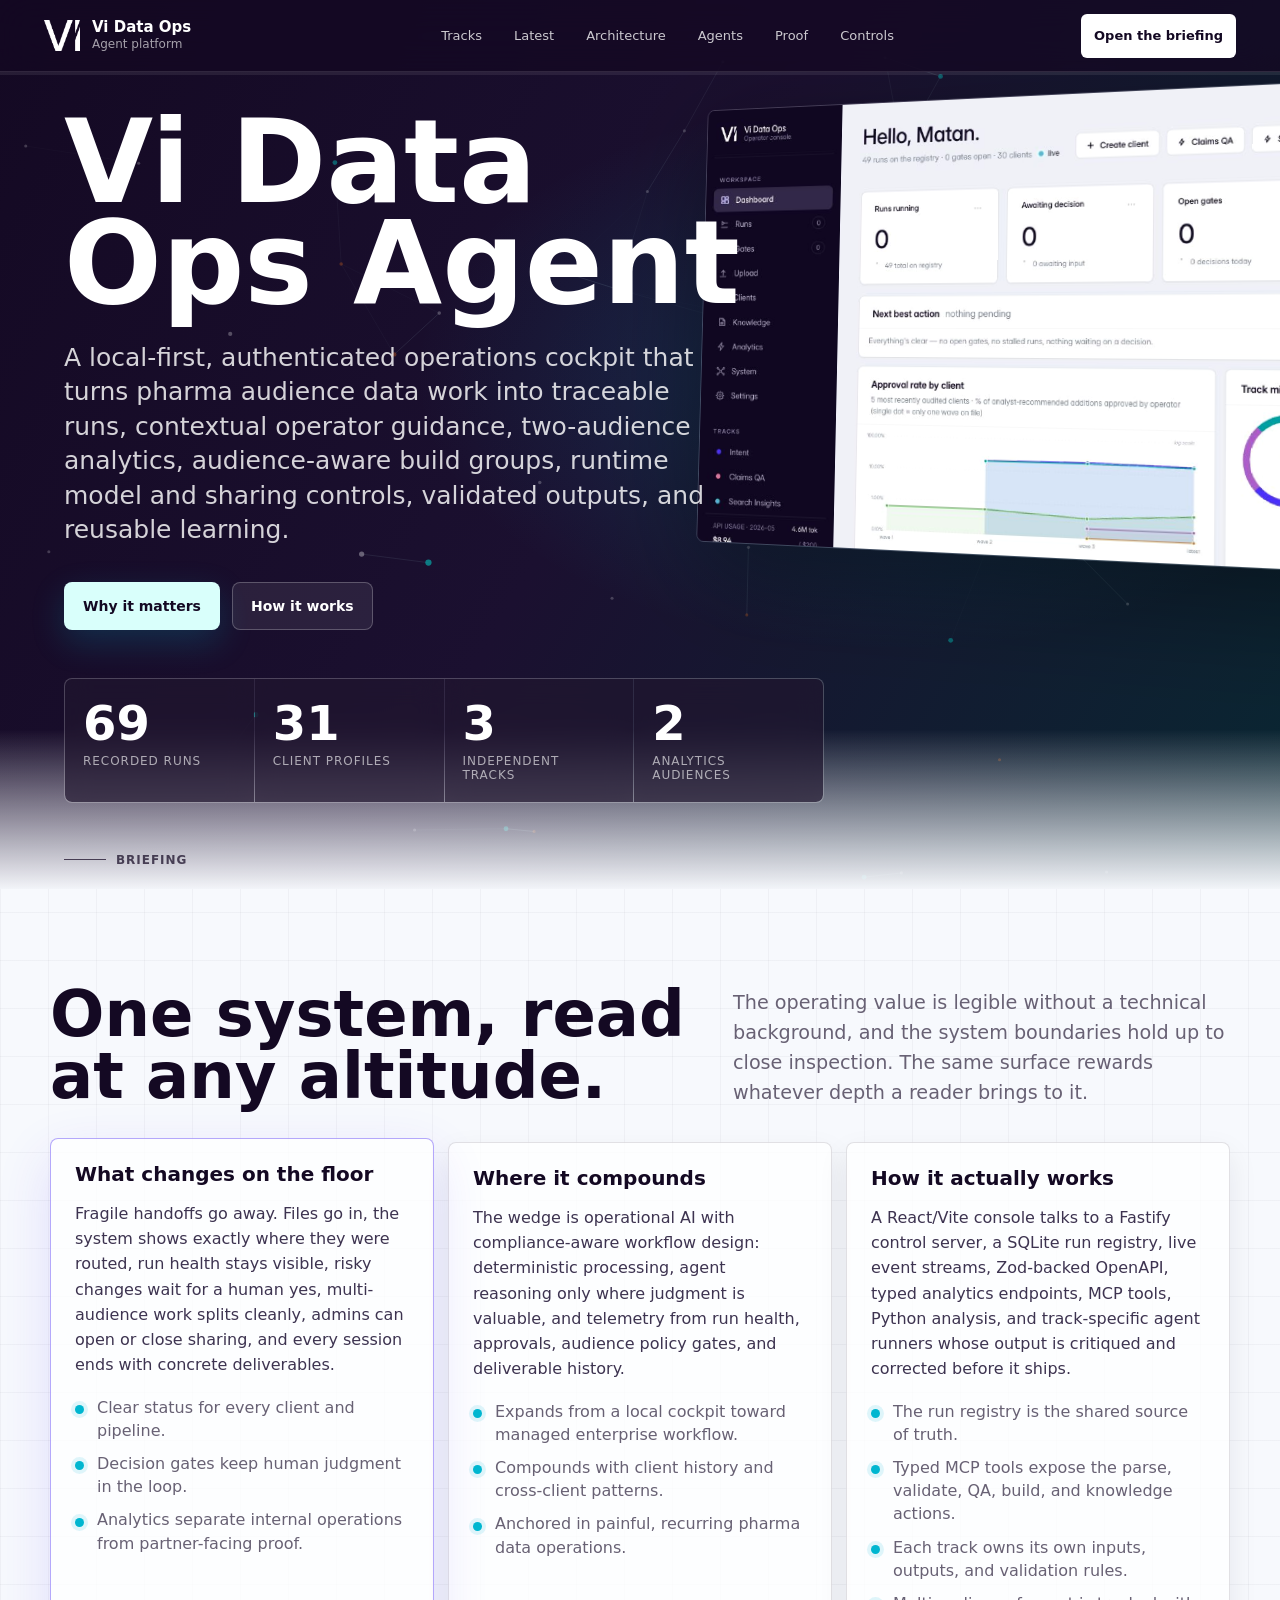
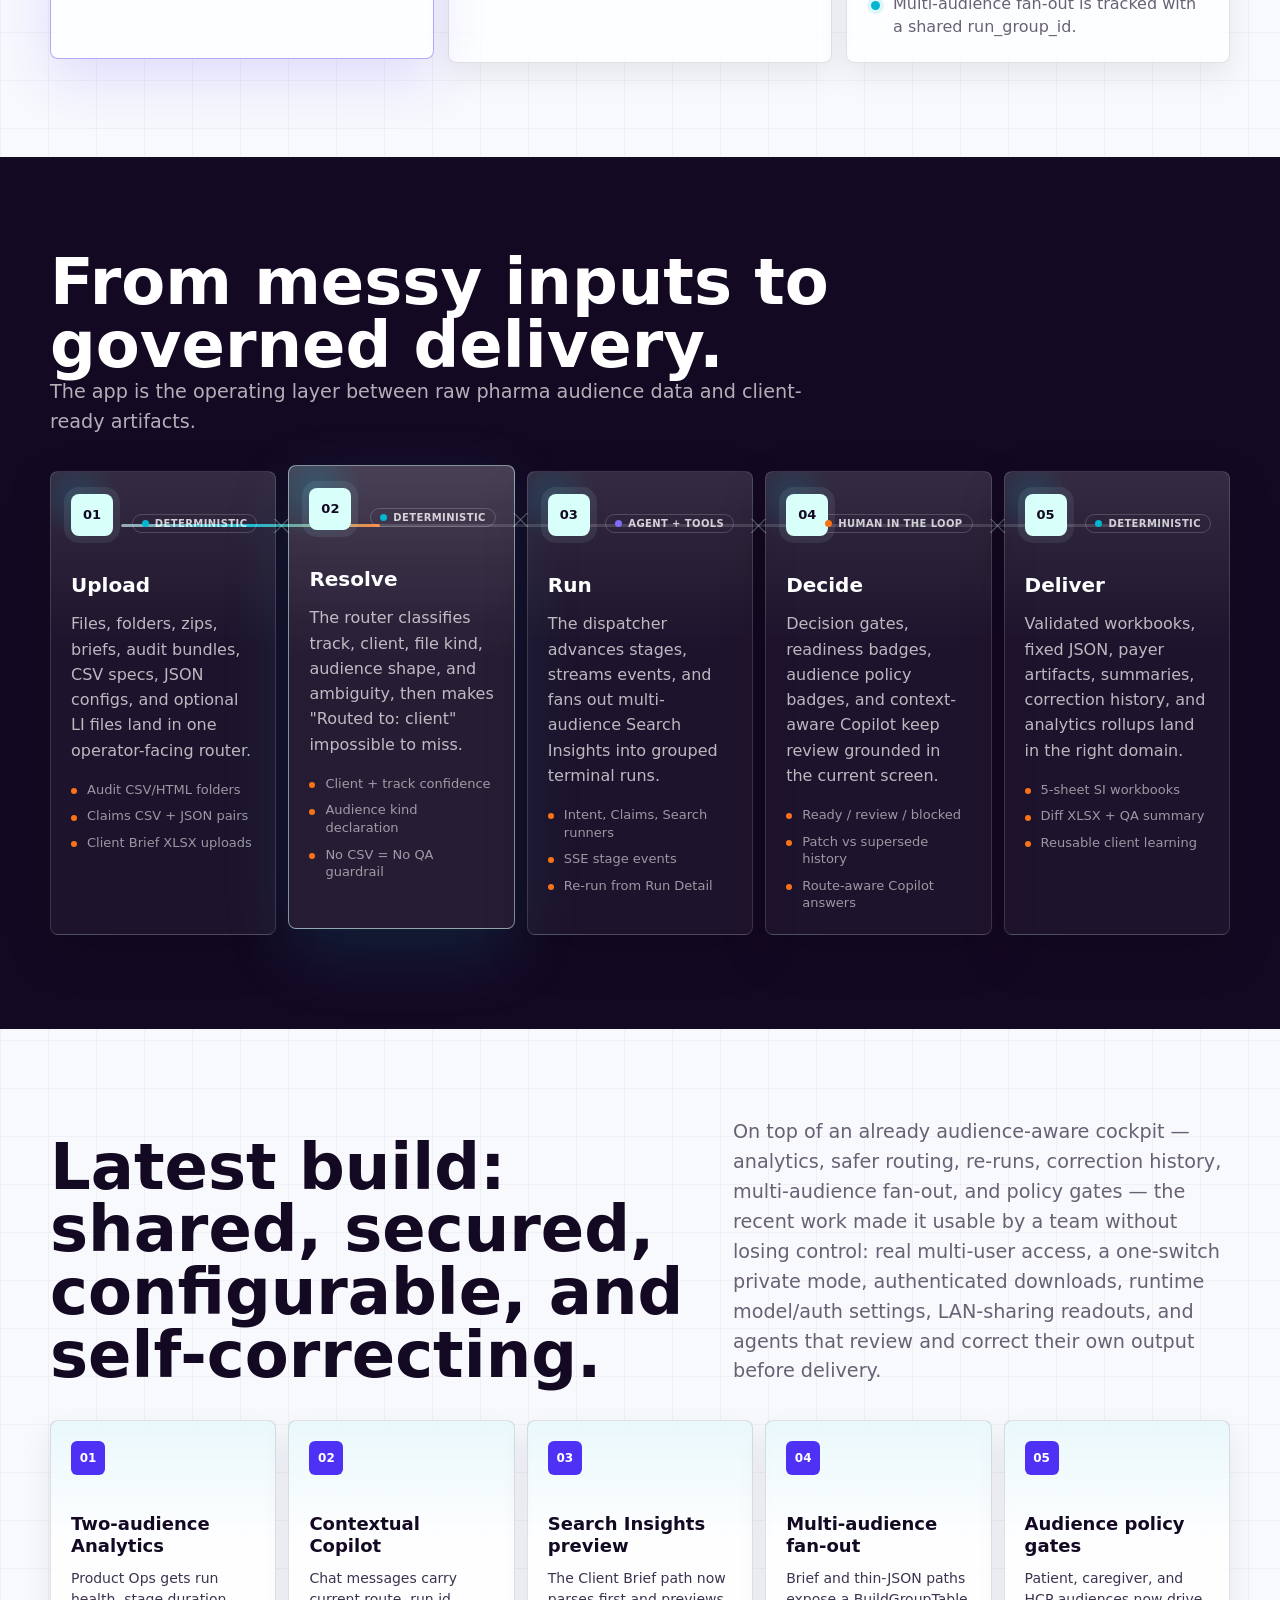
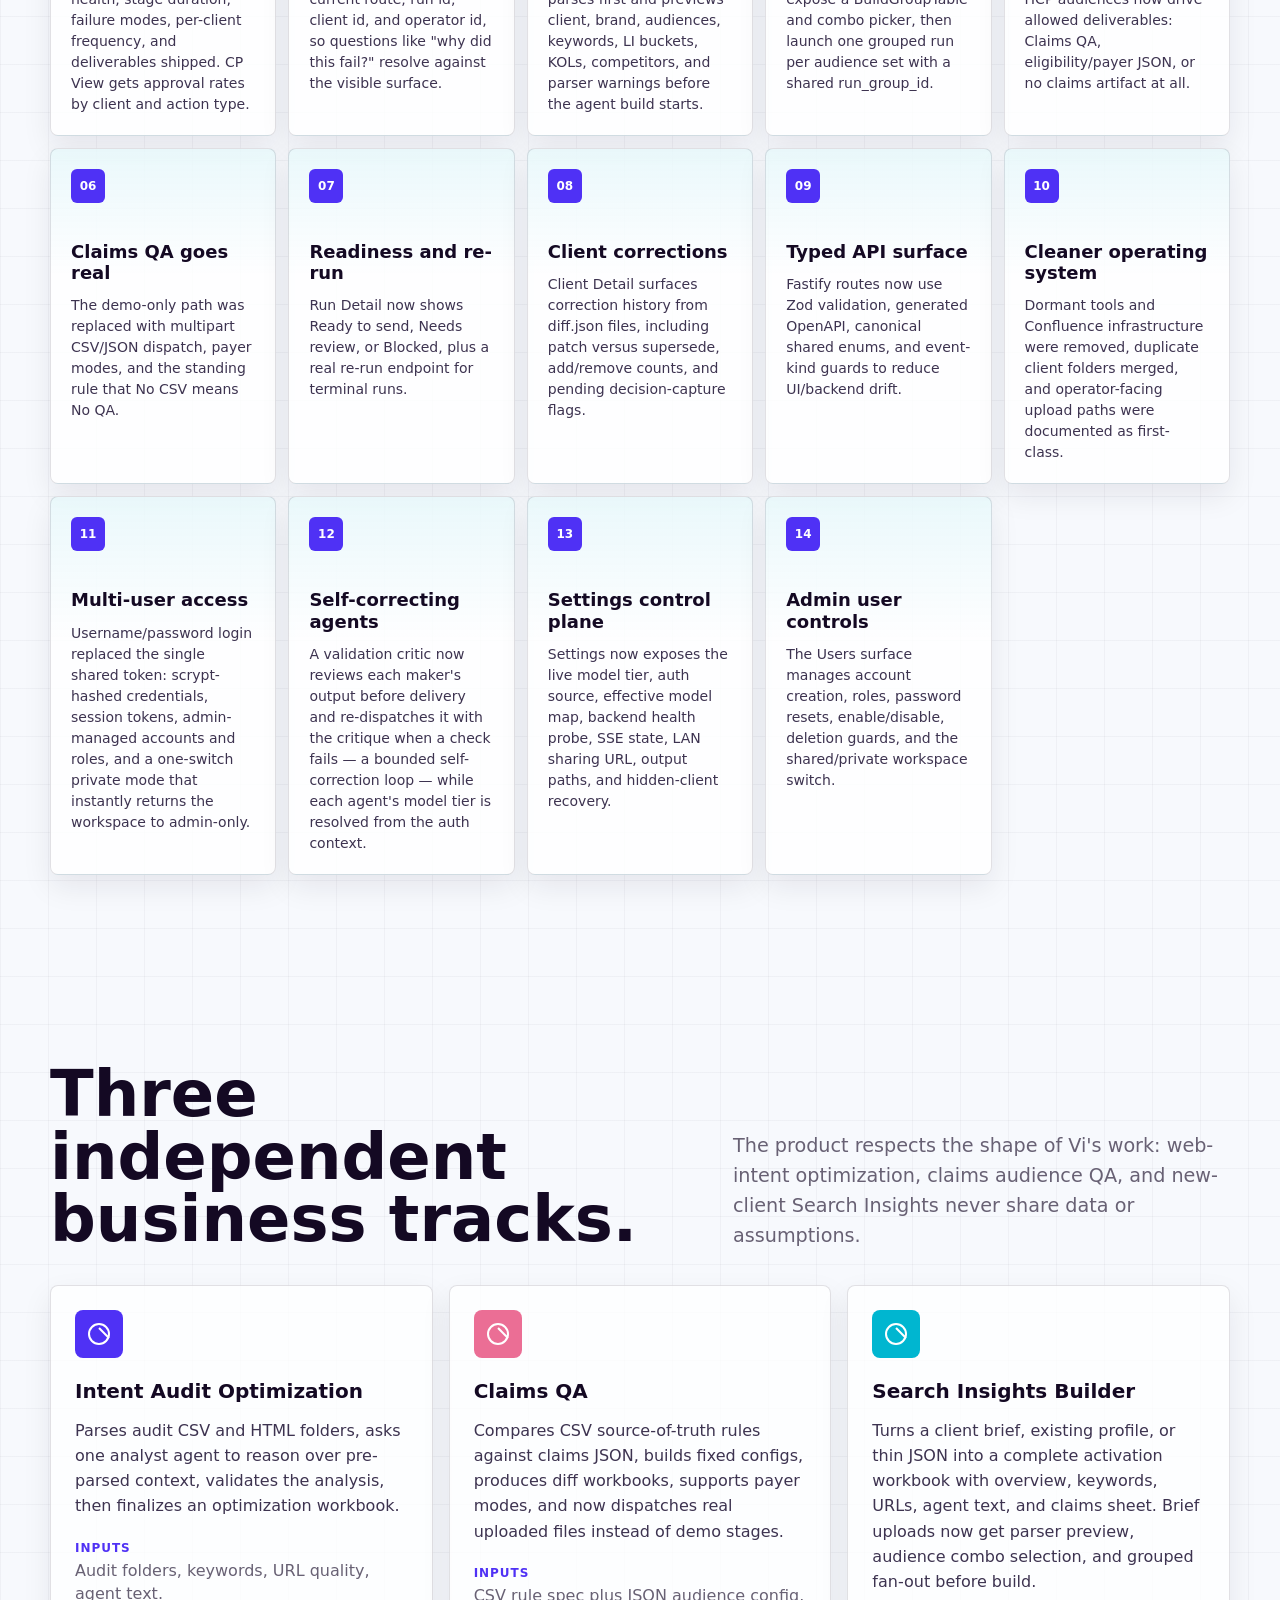
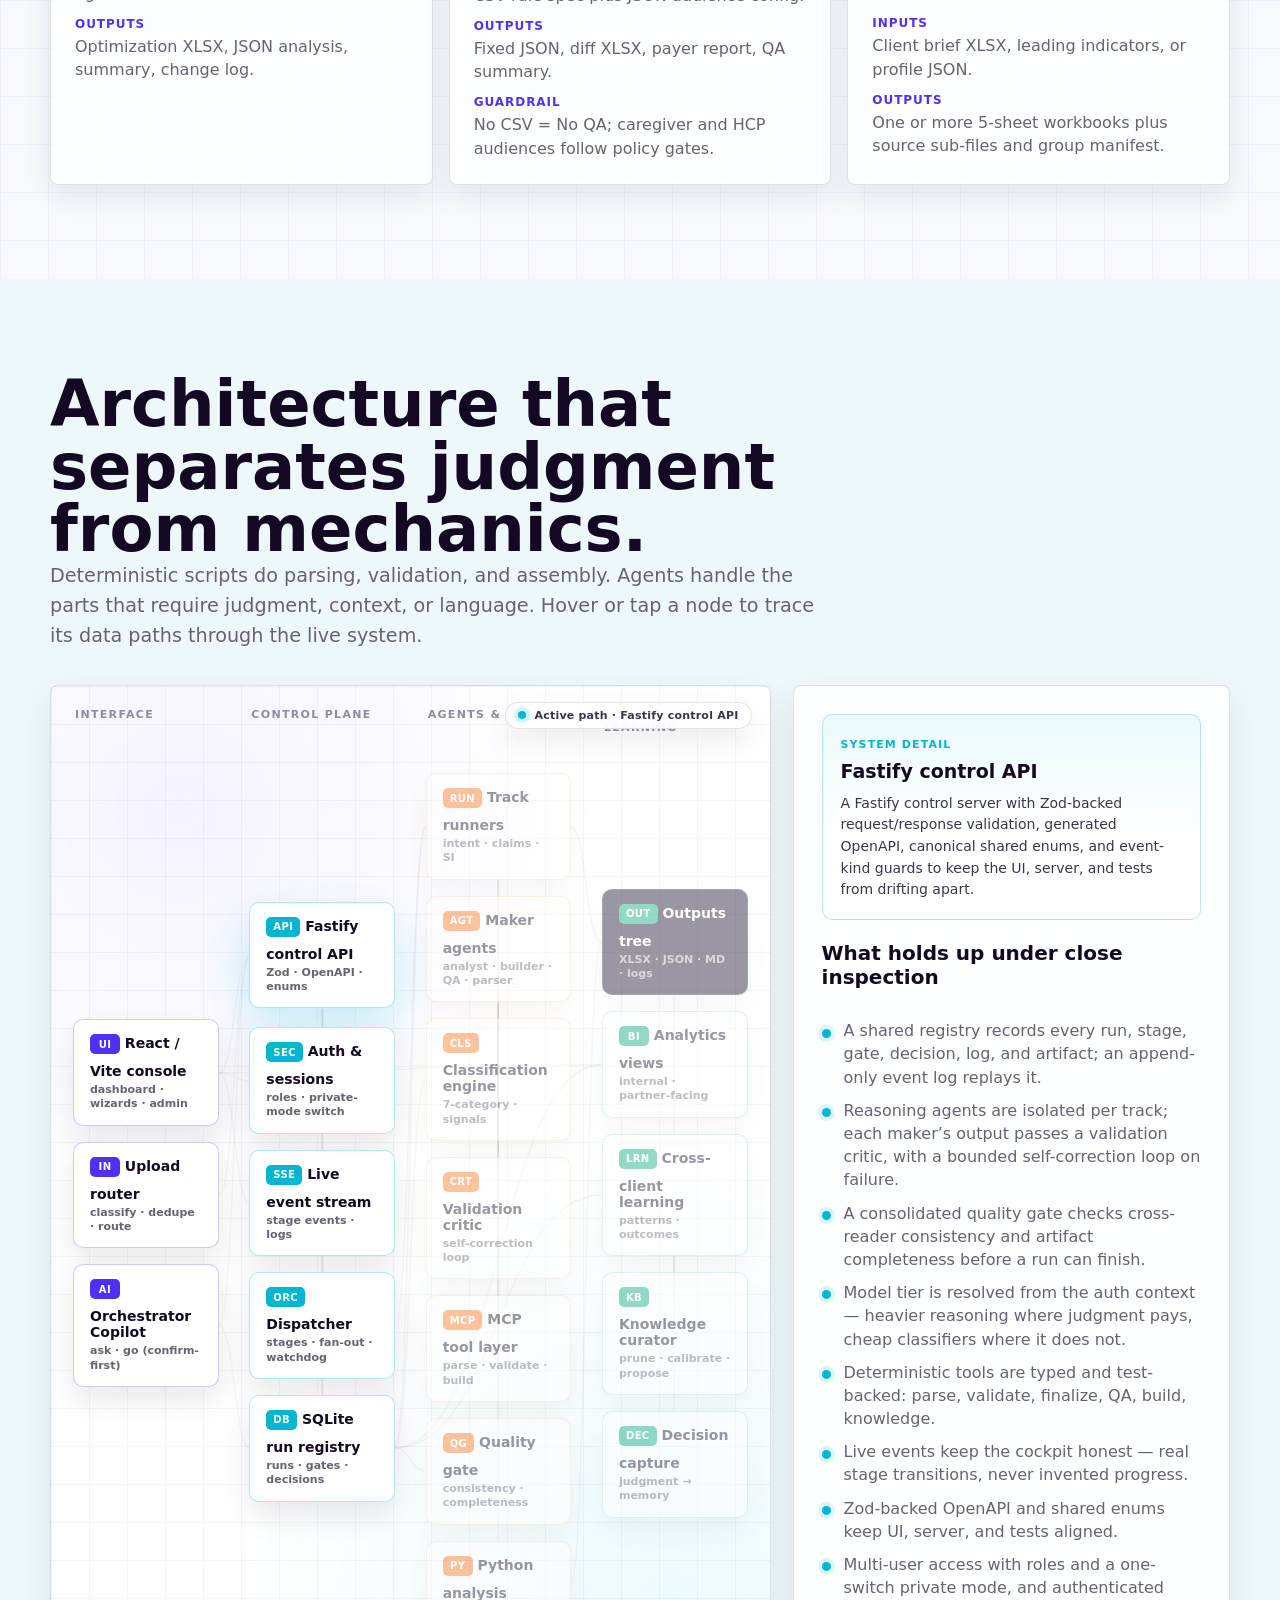
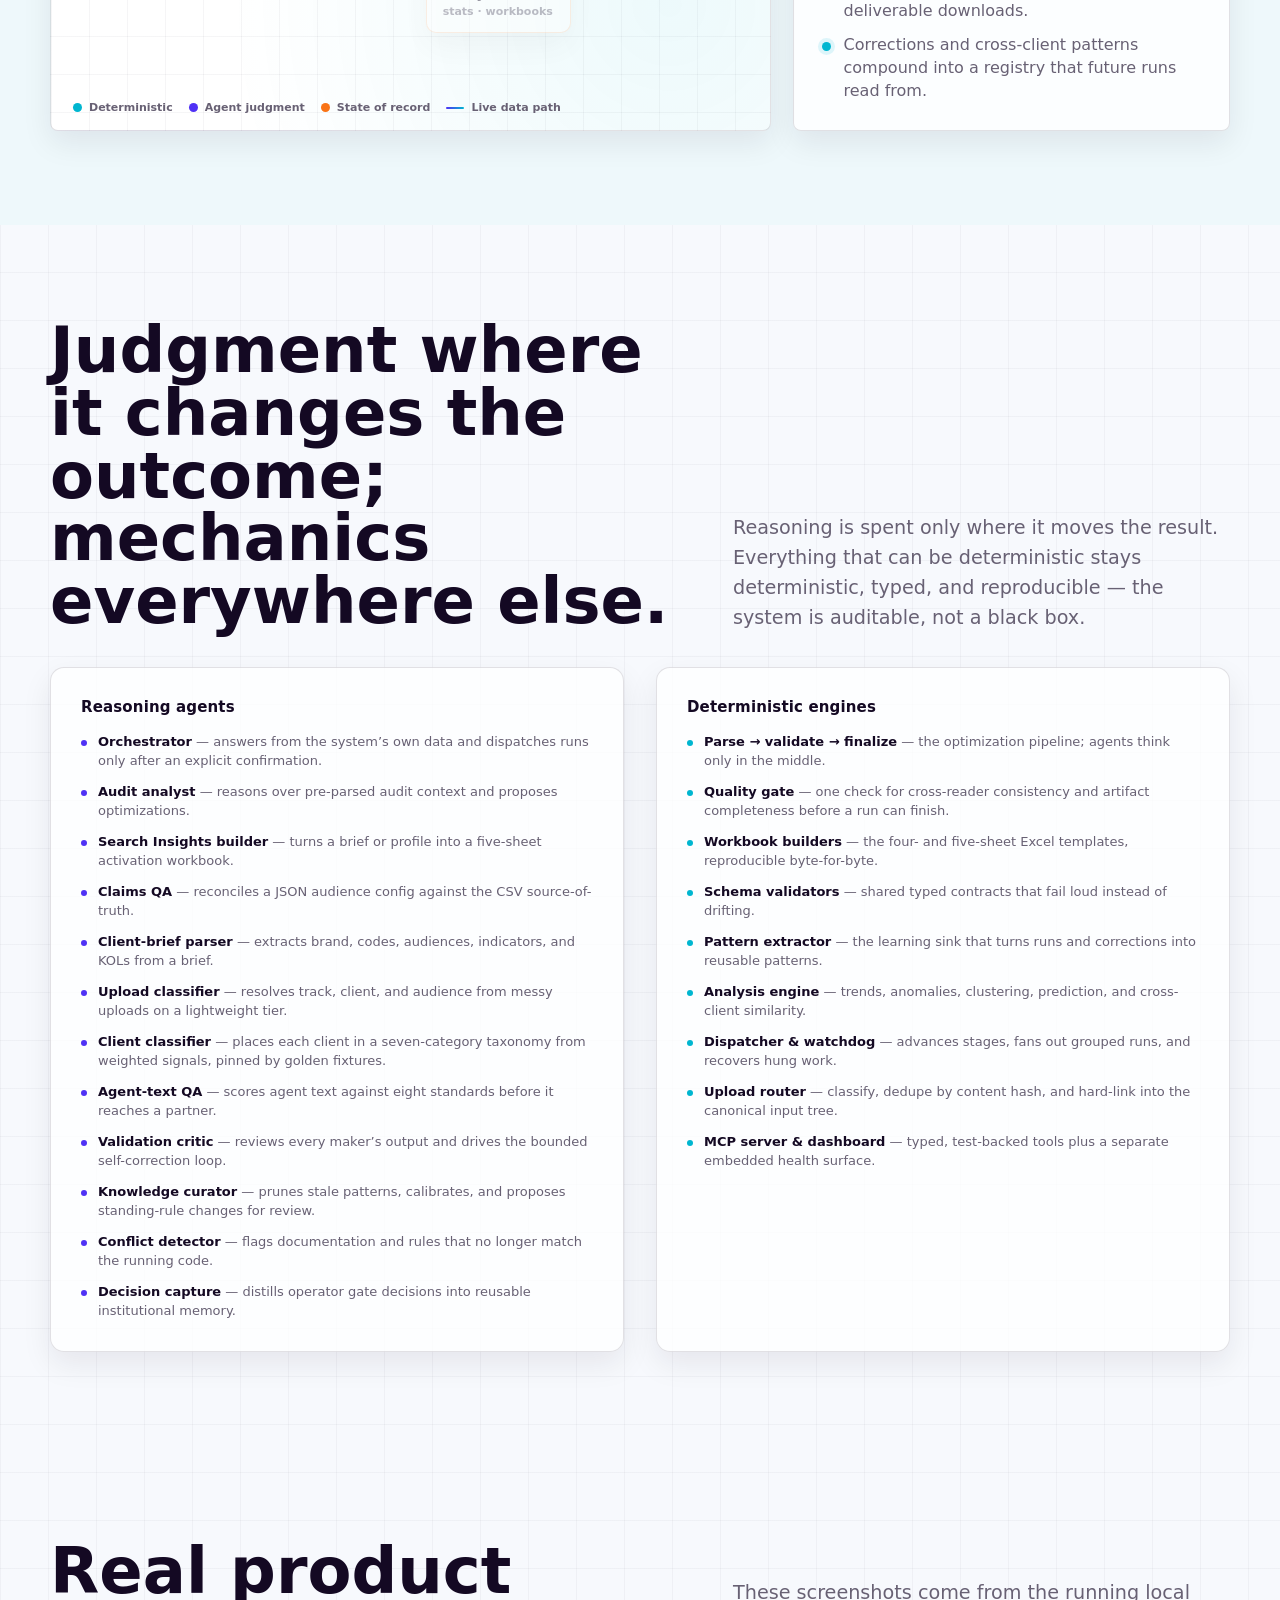
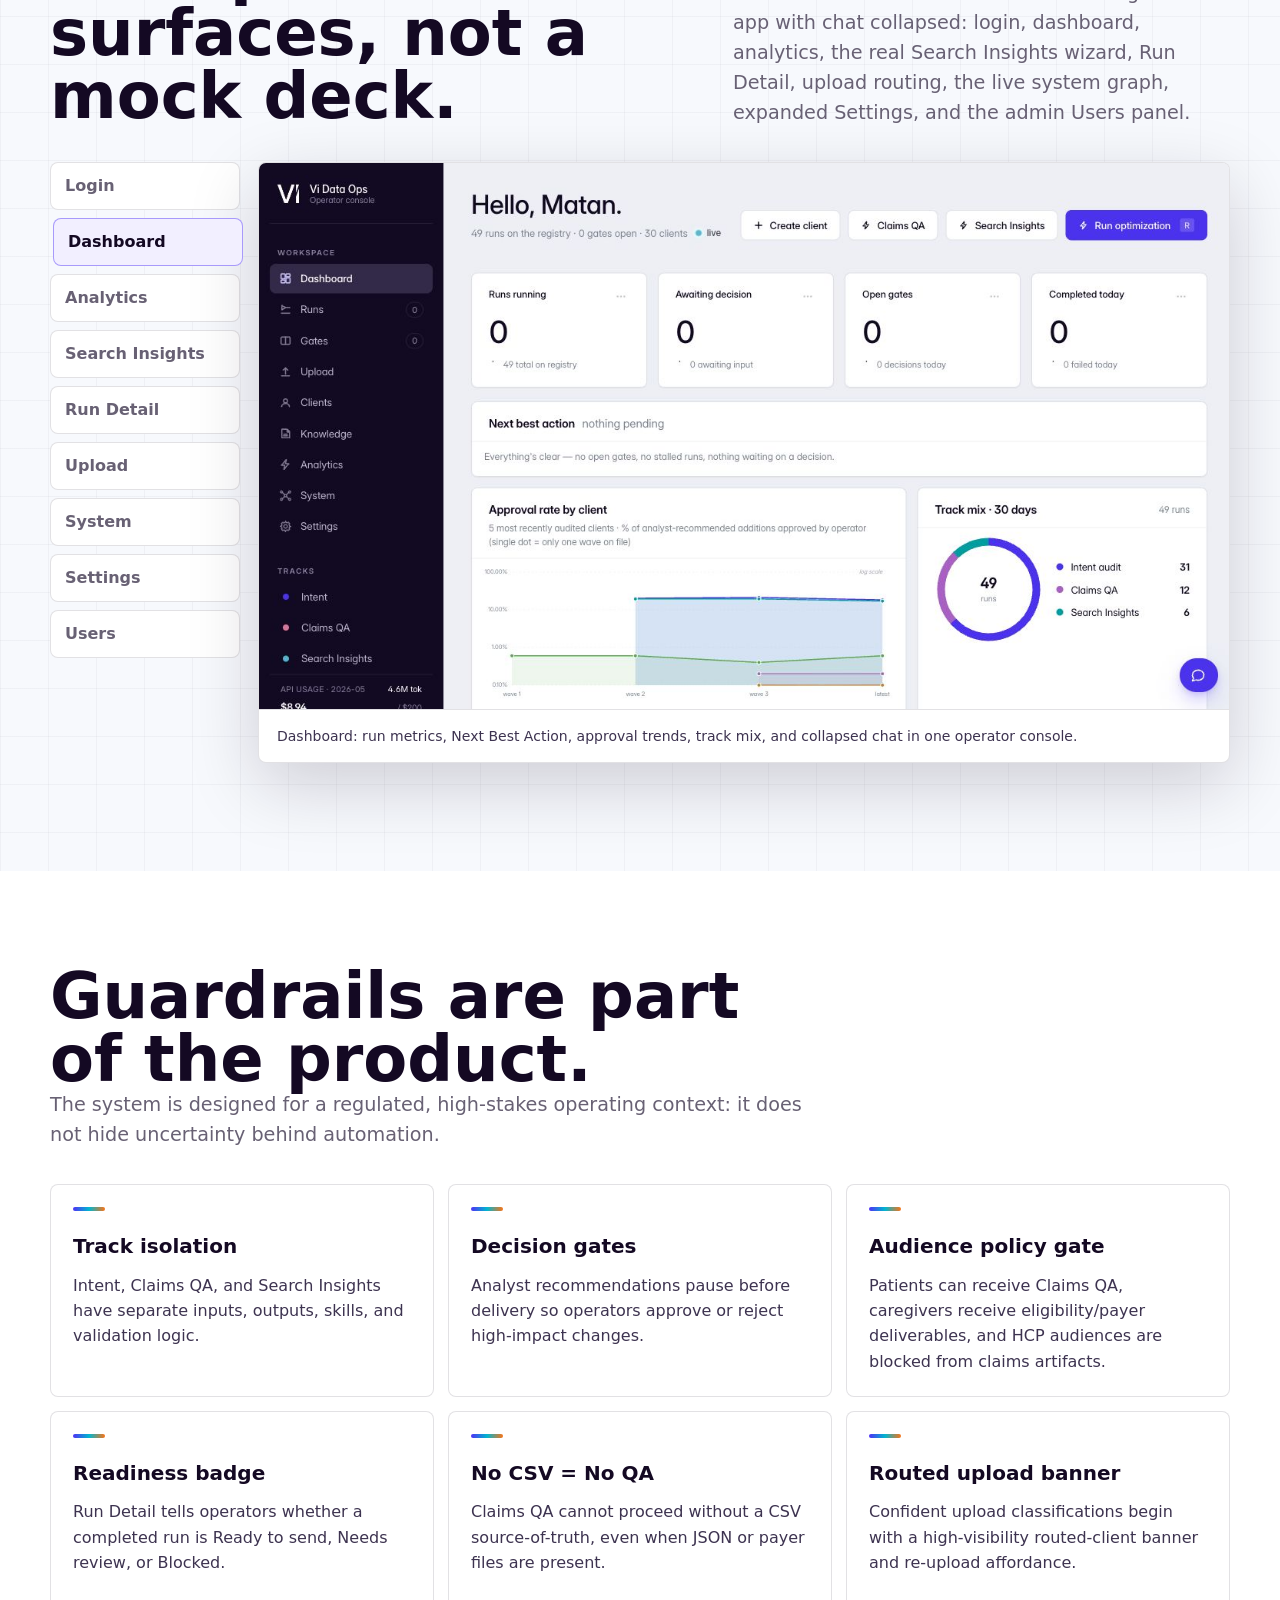
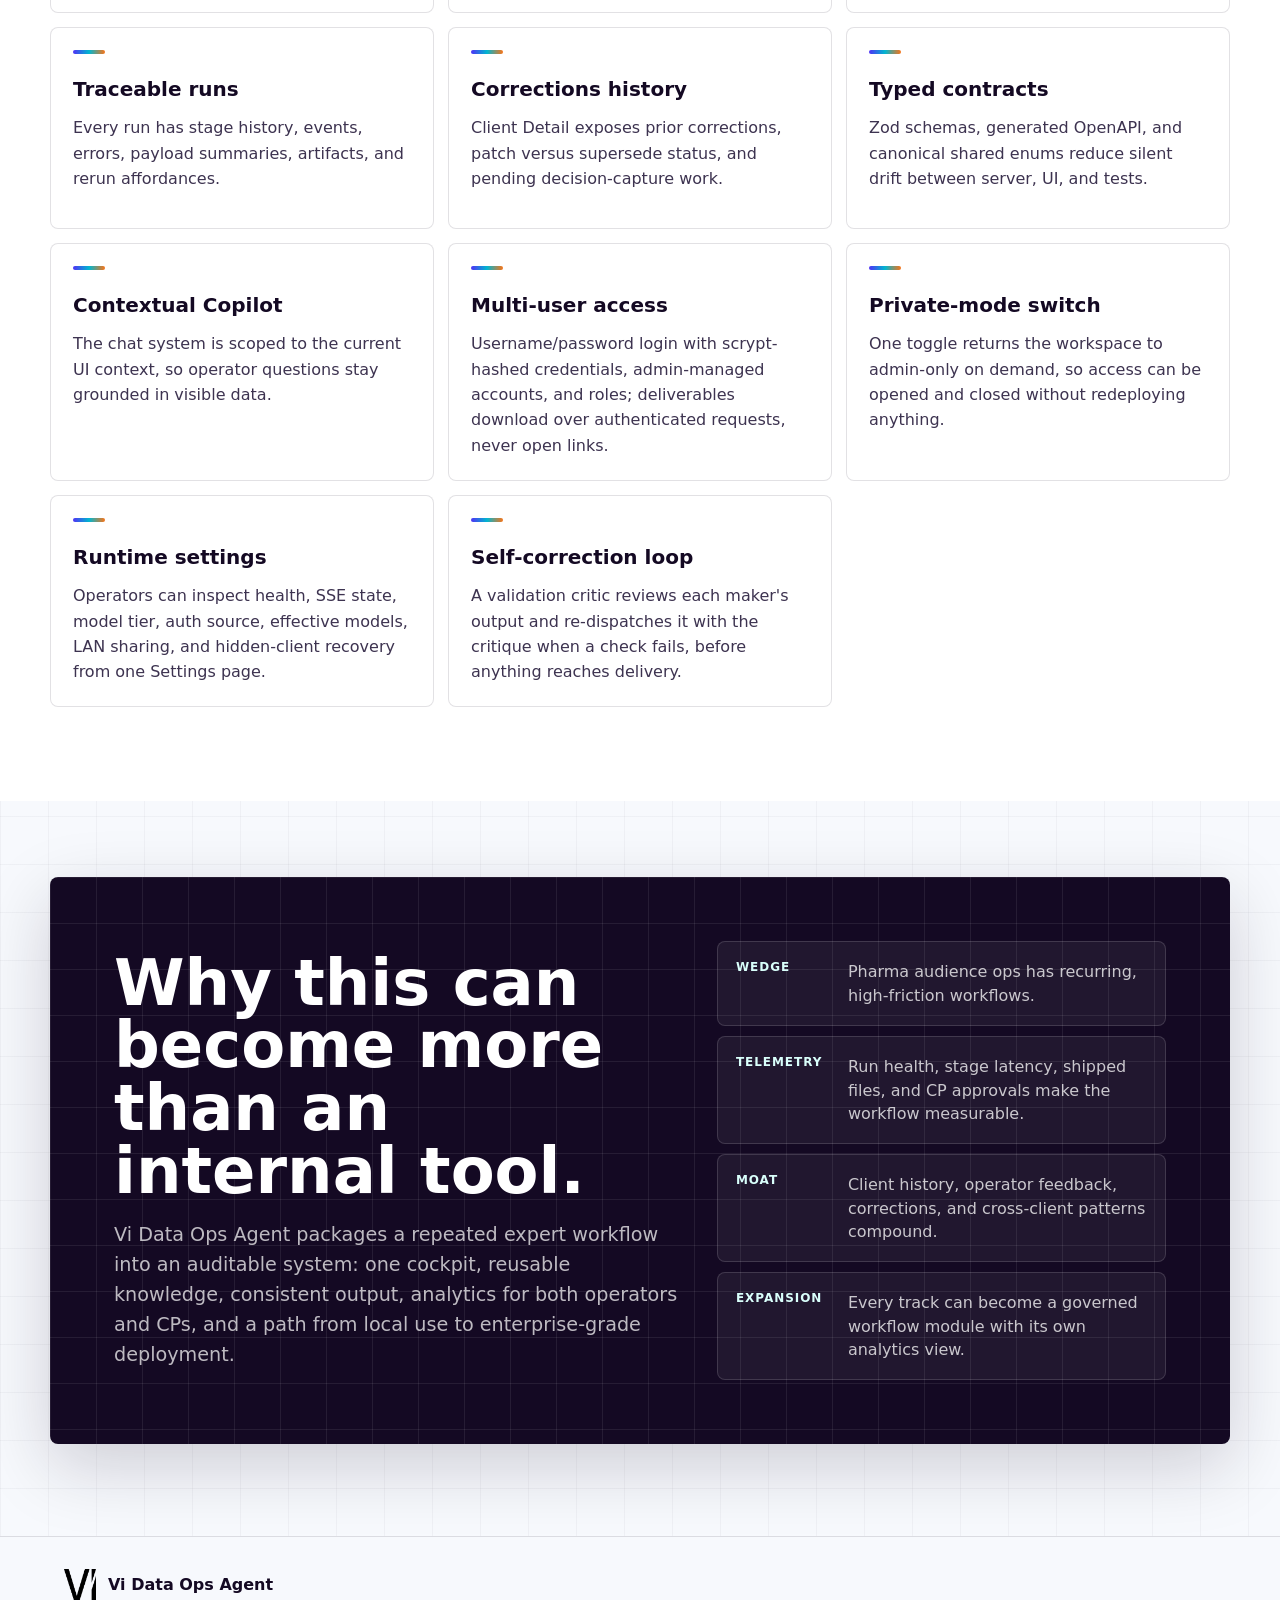
==== vi-data-ops-investor-landing/index.html @ 3f374c8e "Add files via upload" ====
<!doctype html>
<html lang="en">
  <head>
    <meta charset="utf-8" />
    <meta name="viewport" content="width=device-width, initial-scale=1" />
    <title>Vi Data Ops Agent - Investor Landing</title>
    <meta
      name="description"
      content="A polished investor and executive landing page for the Vi Data Ops Agent: local-first pharma audience operations with analytics, contextual Copilot, governed runs, admin access controls, runtime settings, and validated deliverables."
    />
    <link rel="icon" type="image/png" href="assets/vi-logo-black.png" />
    <link rel="stylesheet" href="styles.css" />
  </head>
  <body>
    <header class="site-nav" aria-label="Primary">
      <a class="brand" href="#top" aria-label="Vi Data Ops Agent home">
        <img src="assets/vi-logo-white.png" alt="Vi" />
        <span>
          <strong>Vi Data Ops</strong>
          <small>Agent platform</small>
        </span>
      </a>
      <nav>
        <a href="#tracks">Tracks</a>
        <a href="#latest">Latest</a>
        <a href="#architecture">Architecture</a>
        <a href="#agents">Agents</a>
        <a href="#proof">Proof</a>
        <a href="#controls">Controls</a>
      </nav>
      <a class="nav-cta" href="#briefing">Open the briefing</a>
    </header>
    <div class="scroll-progress" aria-hidden="true">
      <span id="scroll-progress-bar"></span>
    </div>

    <main id="top">
      <section class="hero" aria-labelledby="hero-title">
        <canvas id="hero-network" aria-hidden="true"></canvas>
        <div class="hero-media" aria-hidden="true">
          <img src="assets/product-dashboard.png" alt="" />
          <div class="scan-line"></div>
        </div>

        <div class="hero-copy">
          <h1 id="hero-title">Vi Data Ops Agent</h1>
          <p class="hero-lede">
            A local-first, authenticated operations cockpit that turns pharma
            audience data work into traceable runs, contextual operator
            guidance, two-audience analytics, audience-aware build groups,
            runtime model and sharing controls, validated outputs, and reusable
            learning.
          </p>
          <div class="hero-actions">
            <a class="btn primary" href="#briefing">Why it matters</a>
            <a class="btn secondary" href="#architecture">How it works</a>
          </div>
          <dl class="hero-metrics" aria-label="Current workspace signals">
            <div>
              <dt data-count="69">0</dt>
              <dd>recorded runs</dd>
            </div>
            <div>
              <dt data-count="31">0</dt>
              <dd>client profiles</dd>
            </div>
            <div>
              <dt data-count="3">0</dt>
              <dd>independent tracks</dd>
            </div>
            <div>
              <dt data-count="2">0</dt>
              <dd>analytics audiences</dd>
            </div>
          </dl>
        </div>

        <a class="scroll-cue" href="#briefing" aria-label="Continue to briefing">
          <span></span>
          Briefing
        </a>
      </section>

      <section id="briefing" class="section briefing reveal" aria-labelledby="briefing-title">
        <div class="section-head">
          <h2 id="briefing-title">One system, read at any altitude.</h2>
          <p>
            The operating value is legible without a technical background, and the
            system boundaries hold up to close inspection. The same surface rewards
            whatever depth a reader brings to it.
          </p>
        </div>

        <div class="briefing-grid">
          <article class="briefing-panel is-active" data-brief-panel="executive">
            <h3>What changes on the floor</h3>
            <p>
              Fragile handoffs go away. Files go in, the system shows exactly where
              they were routed, run health stays visible, risky changes wait for a
              human yes, multi-audience work splits cleanly, admins can open or
              close sharing, and every session ends with concrete deliverables.
            </p>
            <ul>
              <li>Clear status for every client and pipeline.</li>
              <li>Decision gates keep human judgment in the loop.</li>
              <li>Analytics separate internal operations from partner-facing proof.</li>
            </ul>
          </article>
          <article class="briefing-panel" data-brief-panel="investor">
            <h3>Where it compounds</h3>
            <p>
              The wedge is operational AI with compliance-aware workflow design:
              deterministic processing, agent reasoning only where judgment is
              valuable, and telemetry from run health, approvals, audience policy
              gates, and deliverable history.
            </p>
            <ul>
              <li>Expands from a local cockpit toward managed enterprise workflow.</li>
              <li>Compounds with client history and cross-client patterns.</li>
              <li>Anchored in painful, recurring pharma data operations.</li>
            </ul>
          </article>
          <article class="briefing-panel" data-brief-panel="engineer">
            <h3>How it actually works</h3>
            <p>
              A React/Vite console talks to a Fastify control server, a SQLite run
              registry, live event streams, Zod-backed OpenAPI, typed analytics
              endpoints, MCP tools, Python analysis, and track-specific agent
              runners whose output is critiqued and corrected before it ships.
            </p>
            <ul>
              <li>The run registry is the shared source of truth.</li>
              <li>Typed MCP tools expose the parse, validate, QA, build, and knowledge actions.</li>
              <li>Each track owns its own inputs, outputs, and validation rules.</li>
              <li>Multi-audience fan-out is tracked with a shared run_group_id.</li>
            </ul>
          </article>
        </div>
      </section>

      <section class="section narrative reveal" aria-labelledby="narrative-title">
        <div class="section-head compact">
          <h2 id="narrative-title">From messy inputs to governed delivery.</h2>
          <p>
            The app is the operating layer between raw pharma audience data and
            client-ready artifacts.
          </p>
        </div>

        <div class="flow-map" id="flow-map" aria-label="Product flow">
          <div class="flow-track" aria-hidden="true"><span class="flow-track-fill" id="flow-track-fill"></span></div>
          <article class="flow-step is-active" data-flow-node data-engine="det">
            <span class="flow-index">01</span>
            <span class="flow-engine">Deterministic</span>
            <h3>Upload</h3>
            <p>Files, folders, zips, briefs, audit bundles, CSV specs, JSON configs, and optional LI files land in one operator-facing router.</p>
            <ul>
              <li>Audit CSV/HTML folders</li>
              <li>Claims CSV + JSON pairs</li>
              <li>Client Brief XLSX uploads</li>
            </ul>
          </article>
          <article class="flow-step" data-flow-node data-engine="det">
            <span class="flow-index">02</span>
            <span class="flow-engine">Deterministic</span>
            <h3>Resolve</h3>
            <p>The router classifies track, client, file kind, audience shape, and ambiguity, then makes "Routed to: client" impossible to miss.</p>
            <ul>
              <li>Client + track confidence</li>
              <li>Audience kind declaration</li>
              <li>No CSV = No QA guardrail</li>
            </ul>
          </article>
          <article class="flow-step" data-flow-node data-engine="agent">
            <span class="flow-index">03</span>
            <span class="flow-engine">Agent + tools</span>
            <h3>Run</h3>
            <p>The dispatcher advances stages, streams events, and fans out multi-audience Search Insights into grouped terminal runs.</p>
            <ul>
              <li>Intent, Claims, Search runners</li>
              <li>SSE stage events</li>
              <li>Re-run from Run Detail</li>
            </ul>
          </article>
          <article class="flow-step" data-flow-node data-engine="human">
            <span class="flow-index">04</span>
            <span class="flow-engine">Human in the loop</span>
            <h3>Decide</h3>
            <p>Decision gates, readiness badges, audience policy badges, and context-aware Copilot keep review grounded in the current screen.</p>
            <ul>
              <li>Ready / review / blocked</li>
              <li>Patch vs supersede history</li>
              <li>Route-aware Copilot answers</li>
            </ul>
          </article>
          <article class="flow-step" data-flow-node data-engine="det">
            <span class="flow-index">05</span>
            <span class="flow-engine">Deterministic</span>
            <h3>Deliver</h3>
            <p>Validated workbooks, fixed JSON, payer artifacts, summaries, correction history, and analytics rollups land in the right domain.</p>
            <ul>
              <li>5-sheet SI workbooks</li>
              <li>Diff XLSX + QA summary</li>
              <li>Reusable client learning</li>
            </ul>
          </article>
        </div>
      </section>

      <section id="latest" class="section latest reveal" aria-labelledby="latest-title">
        <div class="section-head">
          <h2 id="latest-title">Latest build: shared, secured, configurable, and self-correcting.</h2>
          <p>
            On top of an already audience-aware cockpit &mdash; analytics, safer
            routing, re-runs, correction history, multi-audience fan-out, and
            policy gates &mdash; the recent work made it usable by a team without
            losing control: real multi-user access, a one-switch private mode,
            authenticated downloads, runtime model/auth settings, LAN-sharing
            readouts, and agents that review and correct their own output before
            delivery.
          </p>
        </div>

        <div class="release-grid">
          <article>
            <span>01</span>
            <h3>Two-audience Analytics</h3>
            <p>Product Ops gets run health, stage duration, failure modes, per-client frequency, and deliverables shipped. CP View gets approval rates by client and action type.</p>
          </article>
          <article>
            <span>02</span>
            <h3>Contextual Copilot</h3>
            <p>Chat messages carry current route, run id, client id, and operator id, so questions like "why did this fail?" resolve against the visible surface.</p>
          </article>
          <article>
            <span>03</span>
            <h3>Search Insights preview</h3>
            <p>The Client Brief path now parses first and previews client, brand, audiences, keywords, LI buckets, KOLs, competitors, and parser warnings before the agent build starts.</p>
          </article>
          <article>
            <span>04</span>
            <h3>Multi-audience fan-out</h3>
            <p>Brief and thin-JSON paths expose a BuildGroupTable and combo picker, then launch one grouped run per audience set with a shared run_group_id.</p>
          </article>
          <article>
            <span>05</span>
            <h3>Audience policy gates</h3>
            <p>Patient, caregiver, and HCP audiences now drive allowed deliverables: Claims QA, eligibility/payer JSON, or no claims artifact at all.</p>
          </article>
          <article>
            <span>06</span>
            <h3>Claims QA goes real</h3>
            <p>The demo-only path was replaced with multipart CSV/JSON dispatch, payer modes, and the standing rule that No CSV means No QA.</p>
          </article>
          <article>
            <span>07</span>
            <h3>Readiness and re-run</h3>
            <p>Run Detail now shows Ready to send, Needs review, or Blocked, plus a real re-run endpoint for terminal runs.</p>
          </article>
          <article>
            <span>08</span>
            <h3>Client corrections</h3>
            <p>Client Detail surfaces correction history from diff.json files, including patch versus supersede, add/remove counts, and pending decision-capture flags.</p>
          </article>
          <article>
            <span>09</span>
            <h3>Typed API surface</h3>
            <p>Fastify routes now use Zod validation, generated OpenAPI, canonical shared enums, and event-kind guards to reduce UI/backend drift.</p>
          </article>
          <article>
            <span>10</span>
            <h3>Cleaner operating system</h3>
            <p>Dormant tools and Confluence infrastructure were removed, duplicate client folders merged, and operator-facing upload paths were documented as first-class.</p>
          </article>
          <article>
            <span>11</span>
            <h3>Multi-user access</h3>
            <p>Username/password login replaced the single shared token: scrypt-hashed credentials, session tokens, admin-managed accounts and roles, and a one-switch private mode that instantly returns the workspace to admin-only.</p>
          </article>
          <article>
            <span>12</span>
            <h3>Self-correcting agents</h3>
            <p>A validation critic now reviews each maker's output before delivery and re-dispatches it with the critique when a check fails &mdash; a bounded self-correction loop &mdash; while each agent's model tier is resolved from the auth context.</p>
          </article>
          <article>
            <span>13</span>
            <h3>Settings control plane</h3>
            <p>Settings now exposes the live model tier, auth source, effective model map, backend health probe, SSE state, LAN sharing URL, output paths, and hidden-client recovery.</p>
          </article>
          <article>
            <span>14</span>
            <h3>Admin user controls</h3>
            <p>The Users surface manages account creation, roles, password resets, enable/disable, deletion guards, and the shared/private workspace switch.</p>
          </article>
        </div>
      </section>

      <section id="tracks" class="section tracks reveal" aria-labelledby="tracks-title">
        <div class="section-head">
          <h2 id="tracks-title">Three independent business tracks.</h2>
          <p>
            The product respects the shape of Vi's work: web-intent optimization,
            claims audience QA, and new-client Search Insights never share data
            or assumptions.
          </p>
        </div>

        <div class="track-grid">
          <article class="track-card">
            <div class="track-icon intent"></div>
            <h3>Intent Audit Optimization</h3>
            <p>
              Parses audit CSV and HTML folders, asks one analyst agent to reason
              over pre-parsed context, validates the analysis, then finalizes an
              optimization workbook.
            </p>
            <dl>
              <div><dt>Inputs</dt><dd>Audit folders, keywords, URL quality, agent text.</dd></div>
              <div><dt>Outputs</dt><dd>Optimization XLSX, JSON analysis, summary, change log.</dd></div>
            </dl>
          </article>
          <article class="track-card">
            <div class="track-icon claims"></div>
            <h3>Claims QA</h3>
            <p>
              Compares CSV source-of-truth rules against claims JSON, builds
              fixed configs, produces diff workbooks, supports payer modes, and
              now dispatches real uploaded files instead of demo stages.
            </p>
            <dl>
              <div><dt>Inputs</dt><dd>CSV rule spec plus JSON audience config.</dd></div>
              <div><dt>Outputs</dt><dd>Fixed JSON, diff XLSX, payer report, QA summary.</dd></div>
              <div><dt>Guardrail</dt><dd>No CSV = No QA; caregiver and HCP audiences follow policy gates.</dd></div>
            </dl>
          </article>
          <article class="track-card">
            <div class="track-icon search"></div>
            <h3>Search Insights Builder</h3>
            <p>
              Turns a client brief, existing profile, or thin JSON into a complete
              activation workbook with overview, keywords, URLs, agent text, and
              claims sheet. Brief uploads now get parser preview, audience combo
              selection, and grouped fan-out before build.
            </p>
            <dl>
              <div><dt>Inputs</dt><dd>Client brief XLSX, leading indicators, or profile JSON.</dd></div>
              <div><dt>Outputs</dt><dd>One or more 5-sheet workbooks plus source sub-files and group manifest.</dd></div>
            </dl>
          </article>
        </div>
      </section>

      <section id="architecture" class="section architecture reveal" aria-labelledby="architecture-title">
        <div class="section-head compact">
          <h2 id="architecture-title">Architecture that separates judgment from mechanics.</h2>
          <p>
            Deterministic scripts do parsing, validation, and assembly. Agents
            handle the parts that require judgment, context, or language. Hover or
            tap a node to trace its data paths through the live system.
          </p>
        </div>

        <div class="architecture-wrap">
          <div class="topology" id="topology" aria-label="Interactive system architecture diagram">
            <svg class="topo-links" id="topo-links" aria-hidden="true" preserveAspectRatio="none"></svg>

            <div class="topo-flow-banner" aria-hidden="true">
              <span class="topo-flow-dot"></span>
              <span id="topo-flow-label">Tracing data flow across four layers</span>
            </div>

            <div class="topo-grid" id="topo-grid">
              <div class="topo-col" data-layer="interface">
                <span class="topo-col-head">Interface</span>
                <button class="topo-node" data-node="ui" data-detail="The React/Vite operator console renders the dashboard, the Search Insights wizard, Run Detail, Analytics, the System graph, and admin user management. It subscribes to the event stream so state never lies about progress.">
                  <span class="topo-tag">UI</span>
                  React / Vite console
                  <small>dashboard · wizards · admin</small>
                </button>
                <button class="topo-node" data-node="upload" data-detail="A deterministic intake router ingests files, folders, zips, briefs, audit bundles, CSV specs, and JSON configs, resolves track, client, file kind, and audience shape, dedupes by content hash, and hard-links into the canonical input tree before anything runs.">
                  <span class="topo-tag">IN</span>
                  Upload router
                  <small>classify · dedupe · route</small>
                </button>
                <button class="topo-node" data-node="copilot" data-detail="One orchestrator chat agent serving two intents, auto-routed: Ask answers read-only questions about runs, deliverables, and cross-client analytics by citing the system&rsquo;s own data; Go dispatches runs confirm-first. Scoped to the current route, run, client, and operator.">
                  <span class="topo-tag">AI</span>
                  Orchestrator Copilot
                  <small>ask · go (confirm-first)</small>
                </button>
              </div>

              <div class="topo-col" data-layer="control">
                <span class="topo-col-head">Control plane</span>
                <button class="topo-node" data-node="api" data-detail="A Fastify control server with Zod-backed request/response validation, generated OpenAPI, canonical shared enums, and event-kind guards to keep the UI, server, and tests from drifting apart.">
                  <span class="topo-tag">API</span>
                  Fastify control API
                  <small>Zod · OpenAPI · enums</small>
                </button>
                <button class="topo-node" data-node="auth" data-detail="Multi-user access: username/password login with scrypt-hashed credentials, opaque session tokens, admin-managed accounts and roles, and a one-switch private mode that instantly drops the workspace back to admin-only when sharing should stop.">
                  <span class="topo-tag">SEC</span>
                  Auth &amp; sessions
                  <small>roles · private-mode switch</small>
                </button>
                <button class="topo-node" data-node="sse" data-detail="A Server-Sent Events stream pushes real stage transitions, logs, and errors to the cockpit as runs advance &mdash; no invented progress bars.">
                  <span class="topo-tag">SSE</span>
                  Live event stream
                  <small>stage events · logs</small>
                </button>
                <button class="topo-node" data-node="dispatcher" data-detail="The dispatcher advances each track&rsquo;s stages, races stage work against a watchdog and timeout so a hung run never wedges the queue, and fans multi-audience Search Insights out into grouped terminal runs under one shared run_group_id.">
                  <span class="topo-tag">ORC</span>
                  Dispatcher
                  <small>stages · fan-out · watchdog</small>
                </button>
                <button class="topo-node" data-node="registry" data-detail="A SQLite run registry is the shared source of truth: runs, stages, decision gates, captured decisions, payload summaries, artifacts, per-model usage, and run_group_id clusters. An append-only event log is the truth-of-record for replay.">
                  <span class="topo-tag">DB</span>
                  SQLite run registry
                  <small>runs · gates · decisions</small>
                </button>
              </div>

              <div class="topo-col" data-layer="execution">
                <span class="topo-col-head">Agents &amp; engines</span>
                <button class="topo-node" data-node="runners" data-detail="Track-specific runners for Intent Audit, Claims QA, and Search Insights isolate every Agent SDK call. Each track owns its inputs, outputs, and validation rules and never shares assumptions across tracks.">
                  <span class="topo-tag">RUN</span>
                  Track runners
                  <small>intent · claims · SI</small>
                </button>
                <button class="topo-node" data-node="makers" data-detail="The reasoning agents that produce work: an audit analyst, a Search Insights builder, a Claims QA agent, a client-brief parser, and a lightweight upload classifier. Each agent&rsquo;s model tier is resolved from the auth context &mdash; heavier reasoning where judgment pays, cheap classifiers where it doesn&rsquo;t.">
                  <span class="topo-tag">AGT</span>
                  Maker agents
                  <small>analyst · builder · QA · parser</small>
                </button>
                <button class="topo-node" data-node="classify" data-detail="A classification engine places each client in a closed seven-category taxonomy from weighted signals &mdash; orphan ICD codes, drug brands, lexicon hits &mdash; pinned by golden-fixture tests so a lexicon edit can&rsquo;t silently re-classify existing clients. An operator override always wins.">
                  <span class="topo-tag">CLS</span>
                  Classification engine
                  <small>7-category · signals</small>
                </button>
                <button class="topo-node" data-node="critic" data-detail="A generalized validation critic reviews each maker&rsquo;s output before delivery. A failed verdict re-dispatches the same maker inline with the critique appended &mdash; a bounded self-correction loop &mdash; while a stagnation guard stops a maker that isn&rsquo;t converging.">
                  <span class="topo-tag">CRT</span>
                  Validation critic
                  <small>self-correction loop</small>
                </button>
                <button class="topo-node" data-node="mcp" data-detail="Typed, test-backed MCP tools expose the deterministic mechanics the agents call into: parse, validate, finalize, Claims QA, Search Insights build, and the read-only knowledge and insights queries.">
                  <span class="topo-tag">MCP</span>
                  MCP tool layer
                  <small>parse · validate · build</small>
                </button>
                <button class="topo-node" data-node="quality" data-detail="A consolidated quality gate runs before a run is allowed to finish: it reconciles cross-reader consistency and confirms every expected artifact exists and is well-formed &mdash; the old separate cross-validation and health-monitor phases, folded into one deterministic check.">
                  <span class="topo-tag">QG</span>
                  Quality gate
                  <small>consistency · completeness</small>
                </button>
                <button class="topo-node" data-node="analysis" data-detail="Python analysis modules handle trends, anomalies, clustering, prediction, cross-client similarity, and workbook assembly &mdash; the heavy quality work that stays deterministic and reproducible.">
                  <span class="topo-tag">PY</span>
                  Python analysis
                  <small>stats · workbooks</small>
                </button>
              </div>

              <div class="topo-col" data-layer="delivery">
                <span class="topo-col-head">Delivery &amp; learning</span>
                <button class="topo-node is-terminal" data-node="outputs" data-detail="Validated workbooks, fixed JSON, payer artifacts, diff XLSX, summaries, change logs, and group manifests land in the right client domain inside a structured Outputs tree. Deliverables download over authenticated requests, not open links.">
                  <span class="topo-tag">OUT</span>
                  Outputs tree
                  <small>XLSX · JSON · MD · logs</small>
                </button>
                <button class="topo-node" data-node="analytics" data-detail="Two-audience analytics roll up the registry: an internal operations view gets run health, stage latency, failure modes, and shipped deliverables; a partner-facing view gets approval rates by client and action type.">
                  <span class="topo-tag">BI</span>
                  Analytics views
                  <small>internal · partner-facing</small>
                </button>
                <button class="topo-node" data-node="learning" data-detail="Corrections, keyword outcomes, and recurring cross-client patterns accrue into a pattern registry that later runs read from &mdash; the part of the system that compounds with every client and every operator decision.">
                  <span class="topo-tag">LRN</span>
                  Cross-client learning
                  <small>patterns · outcomes</small>
                </button>
                <button class="topo-node" data-node="curator" data-detail="A knowledge-curator agent maintains the learning base: it prunes stale patterns, reconciles the critic&rsquo;s calibration signal, and drafts standing-rule changes as proposals for review &mdash; it never auto-applies a rule. A separate conflict detector flags docs and rules that drift from the running code.">
                  <span class="topo-tag">KB</span>
                  Knowledge curator
                  <small>prune · calibrate · propose</small>
                </button>
                <button class="topo-node" data-node="decisions" data-detail="Operator gate decisions are captured and distilled into reusable, generalizable patterns &mdash; proposed for review, never auto-applied &mdash; so human judgment becomes durable institutional memory instead of a one-off click.">
                  <span class="topo-tag">DEC</span>
                  Decision capture
                  <small>judgment &rarr; memory</small>
                </button>
              </div>
            </div>

            <div class="topo-legend" aria-hidden="true">
              <span><i class="dot deterministic"></i>Deterministic</span>
              <span><i class="dot agentic"></i>Agent judgment</span>
              <span><i class="dot store"></i>State of record</span>
              <span><i class="line"></i>Live data path</span>
            </div>
          </div>

          <div class="architecture-copy">
            <div class="topo-detail" id="topo-detail" aria-live="polite">
              <span class="topo-detail-kicker">System detail</span>
              <h3 id="topo-detail-title">A live multi-agent system, one source of truth</h3>
              <p id="topo-detail-body">
                Hover or tap any node to trace exactly which subsystems it talks to.
                Every path here is a real boundary in the codebase &mdash; the run
                registry sits at the center, deterministic mechanics stay reproducible,
                and judgment-heavy work is fenced inside agents that critique and
                correct each other before anything is delivered.
              </p>
            </div>
            <h3 class="check-head">What holds up under close inspection</h3>
            <ul class="check-list">
              <li>A shared registry records every run, stage, gate, decision, log, and artifact; an append-only event log replays it.</li>
              <li>Reasoning agents are isolated per track; each maker&rsquo;s output passes a validation critic, with a bounded self-correction loop on failure.</li>
              <li>A consolidated quality gate checks cross-reader consistency and artifact completeness before a run can finish.</li>
              <li>Model tier is resolved from the auth context &mdash; heavier reasoning where judgment pays, cheap classifiers where it does not.</li>
              <li>Deterministic tools are typed and test-backed: parse, validate, finalize, QA, build, knowledge.</li>
              <li>Live events keep the cockpit honest &mdash; real stage transitions, never invented progress.</li>
              <li>Zod-backed OpenAPI and shared enums keep UI, server, and tests aligned.</li>
              <li>Multi-user access with roles and a one-switch private mode, and authenticated deliverable downloads.</li>
              <li>Corrections and cross-client patterns compound into a registry that future runs read from.</li>
            </ul>
          </div>
        </div>
      </section>

      <section id="agents" class="section roster-section reveal" aria-labelledby="roster-title">
        <div class="section-head">
          <h2 id="roster-title">Judgment where it changes the outcome; mechanics everywhere else.</h2>
          <p>
            Reasoning is spent only where it moves the result. Everything that can
            be deterministic stays deterministic, typed, and reproducible &mdash; the
            system is auditable, not a black box.
          </p>
        </div>
        <div class="roster">
          <article class="roster-col">
            <h3>Reasoning agents</h3>
            <ul>
              <li><strong>Orchestrator</strong> &mdash; answers from the system&rsquo;s own data and dispatches runs only after an explicit confirmation.</li>
              <li><strong>Audit analyst</strong> &mdash; reasons over pre-parsed audit context and proposes optimizations.</li>
              <li><strong>Search Insights builder</strong> &mdash; turns a brief or profile into a five-sheet activation workbook.</li>
              <li><strong>Claims QA</strong> &mdash; reconciles a JSON audience config against the CSV source-of-truth.</li>
              <li><strong>Client-brief parser</strong> &mdash; extracts brand, codes, audiences, indicators, and KOLs from a brief.</li>
              <li><strong>Upload classifier</strong> &mdash; resolves track, client, and audience from messy uploads on a lightweight tier.</li>
              <li><strong>Client classifier</strong> &mdash; places each client in a seven-category taxonomy from weighted signals, pinned by golden fixtures.</li>
              <li><strong>Agent-text QA</strong> &mdash; scores agent text against eight standards before it reaches a partner.</li>
              <li><strong>Validation critic</strong> &mdash; reviews every maker&rsquo;s output and drives the bounded self-correction loop.</li>
              <li><strong>Knowledge curator</strong> &mdash; prunes stale patterns, calibrates, and proposes standing-rule changes for review.</li>
              <li><strong>Conflict detector</strong> &mdash; flags documentation and rules that no longer match the running code.</li>
              <li><strong>Decision capture</strong> &mdash; distills operator gate decisions into reusable institutional memory.</li>
            </ul>
          </article>
          <article class="roster-col">
            <h3>Deterministic engines</h3>
            <ul>
              <li><strong>Parse &rarr; validate &rarr; finalize</strong> &mdash; the optimization pipeline; agents think only in the middle.</li>
              <li><strong>Quality gate</strong> &mdash; one check for cross-reader consistency and artifact completeness before a run can finish.</li>
              <li><strong>Workbook builders</strong> &mdash; the four- and five-sheet Excel templates, reproducible byte-for-byte.</li>
              <li><strong>Schema validators</strong> &mdash; shared typed contracts that fail loud instead of drifting.</li>
              <li><strong>Pattern extractor</strong> &mdash; the learning sink that turns runs and corrections into reusable patterns.</li>
              <li><strong>Analysis engine</strong> &mdash; trends, anomalies, clustering, prediction, and cross-client similarity.</li>
              <li><strong>Dispatcher &amp; watchdog</strong> &mdash; advances stages, fans out grouped runs, and recovers hung work.</li>
              <li><strong>Upload router</strong> &mdash; classify, dedupe by content hash, and hard-link into the canonical input tree.</li>
              <li><strong>MCP server &amp; dashboard</strong> &mdash; typed, test-backed tools plus a separate embedded health surface.</li>
            </ul>
          </article>
        </div>
      </section>

      <section id="proof" class="section proof reveal" aria-labelledby="proof-title">
        <div class="section-head">
          <h2 id="proof-title">Real product surfaces, not a mock deck.</h2>
          <p>
            These screenshots come from the running local app with chat collapsed:
            login, dashboard, analytics, the real Search Insights wizard, Run
            Detail, upload routing, the live system graph, expanded Settings,
            and the admin Users panel.
          </p>
        </div>

        <div class="showcase">
          <div class="showcase-tabs" role="tablist" aria-label="Product screenshots">
            <button data-shot="login">Login</button>
            <button class="is-active" data-shot="dashboard">Dashboard</button>
            <button data-shot="analytics">Analytics</button>
            <button data-shot="search">Search Insights</button>
            <button data-shot="run">Run Detail</button>
            <button data-shot="upload">Upload</button>
            <button data-shot="system">System</button>
            <button data-shot="settings">Settings</button>
            <button data-shot="users">Users</button>
          </div>
          <figure class="shot-frame">
            <img
              id="showcase-image"
              src="assets/product-dashboard.png"
              alt="Vi Data Ops dashboard with run metrics, next best action, track mix, and collapsed chat."
            />
            <figcaption id="showcase-caption">
              Dashboard: run metrics, Next Best Action, approval trends, track mix, and collapsed chat in one operator console.
            </figcaption>
          </figure>
        </div>
      </section>

      <section id="controls" class="section controls reveal" aria-labelledby="controls-title">
        <div class="section-head compact">
          <h2 id="controls-title">Guardrails are part of the product.</h2>
          <p>
            The system is designed for a regulated, high-stakes operating context:
            it does not hide uncertainty behind automation.
          </p>
        </div>

        <div class="control-grid">
          <article>
            <h3>Track isolation</h3>
            <p>Intent, Claims QA, and Search Insights have separate inputs, outputs, skills, and validation logic.</p>
          </article>
          <article>
            <h3>Decision gates</h3>
            <p>Analyst recommendations pause before delivery so operators approve or reject high-impact changes.</p>
          </article>
          <article>
            <h3>Audience policy gate</h3>
            <p>Patients can receive Claims QA, caregivers receive eligibility/payer deliverables, and HCP audiences are blocked from claims artifacts.</p>
          </article>
          <article>
            <h3>Readiness badge</h3>
            <p>Run Detail tells operators whether a completed run is Ready to send, Needs review, or Blocked.</p>
          </article>
          <article>
            <h3>No CSV = No QA</h3>
            <p>Claims QA cannot proceed without a CSV source-of-truth, even when JSON or payer files are present.</p>
          </article>
          <article>
            <h3>Routed upload banner</h3>
            <p>Confident upload classifications begin with a high-visibility routed-client banner and re-upload affordance.</p>
          </article>
          <article>
            <h3>Traceable runs</h3>
            <p>Every run has stage history, events, errors, payload summaries, artifacts, and rerun affordances.</p>
          </article>
          <article>
            <h3>Corrections history</h3>
            <p>Client Detail exposes prior corrections, patch versus supersede status, and pending decision-capture work.</p>
          </article>
          <article>
            <h3>Typed contracts</h3>
            <p>Zod schemas, generated OpenAPI, and canonical shared enums reduce silent drift between server, UI, and tests.</p>
          </article>
          <article>
            <h3>Contextual Copilot</h3>
            <p>The chat system is scoped to the current UI context, so operator questions stay grounded in visible data.</p>
          </article>
          <article>
            <h3>Multi-user access</h3>
            <p>Username/password login with scrypt-hashed credentials, admin-managed accounts, and roles; deliverables download over authenticated requests, never open links.</p>
          </article>
          <article>
            <h3>Private-mode switch</h3>
            <p>One toggle returns the workspace to admin-only on demand, so access can be opened and closed without redeploying anything.</p>
          </article>
          <article>
            <h3>Runtime settings</h3>
            <p>Operators can inspect health, SSE state, model tier, auth source, effective models, LAN sharing, and hidden-client recovery from one Settings page.</p>
          </article>
          <article>
            <h3>Self-correction loop</h3>
            <p>A validation critic reviews each maker's output and re-dispatches it with the critique when a check fails, before anything reaches delivery.</p>
          </article>
        </div>
      </section>

      <section class="section investor reveal" aria-labelledby="investor-title">
        <div>
          <h2 id="investor-title">Why this can become more than an internal tool.</h2>
          <p>
            Vi Data Ops Agent packages a repeated expert workflow into an
            auditable system: one cockpit, reusable knowledge, consistent output,
            analytics for both operators and CPs, and a path from local use to
            enterprise-grade deployment.
          </p>
        </div>
        <div class="investor-points">
          <div><strong>Wedge</strong><span>Pharma audience ops has recurring, high-friction workflows.</span></div>
          <div><strong>Telemetry</strong><span>Run health, stage latency, shipped files, and CP approvals make the workflow measurable.</span></div>
          <div><strong>Moat</strong><span>Client history, operator feedback, corrections, and cross-client patterns compound.</span></div>
          <div><strong>Expansion</strong><span>Every track can become a governed workflow module with its own analytics view.</span></div>
        </div>
      </section>
    </main>

    <footer class="site-footer">
      <div>
        <img src="assets/vi-logo-black.png" alt="Vi" />
        <span>Vi Data Ops Agent</span>
      </div>
    </footer>

    <script src="script.js"></script>
  </body>
</html>
---- vi-data-ops-investor-landing/styles.css ----
:root {
  color-scheme: light;
  --ink: #140923;
  --ink-soft: #3d3350;
  --muted: #686174;
  --faint: #918aa0;
  --paper: #ffffff;
  --mist: #f4f7fb;
  --line: rgba(20, 9, 35, 0.12);
  --line-strong: rgba(20, 9, 35, 0.2);
  --violet: #4f31f5;
  --violet-deep: #241142;
  --violet-mid: #806df7;
  --aqua: #00b6d0;
  --aqua-soft: #d9fffb;
  --orange: #f97316;
  --rose: #eb6e95;
  --green: #00a879;
  --shadow: 0 22px 70px rgba(20, 9, 35, 0.18);
  --shadow-soft: 0 12px 30px rgba(20, 9, 35, 0.08);
  --max: 1180px;
}

* {
  box-sizing: border-box;
}

html {
  scroll-behavior: smooth;
}

body {
  margin: 0;
  font-family: Inter, ui-sans-serif, system-ui, -apple-system, BlinkMacSystemFont, "Segoe UI", sans-serif;
  color: var(--ink);
  background:
    linear-gradient(90deg, rgba(20, 9, 35, 0.035) 1px, transparent 1px),
    linear-gradient(180deg, rgba(20, 9, 35, 0.035) 1px, transparent 1px),
    #f7f9fd;
  background-size: 48px 48px;
  -webkit-font-smoothing: antialiased;
  text-rendering: optimizeLegibility;
}

img {
  max-width: 100%;
  display: block;
}

a {
  color: inherit;
  text-decoration: none;
}

button,
a {
  -webkit-tap-highlight-color: transparent;
}

button {
  font: inherit;
}

:focus-visible {
  outline: 3px solid rgba(0, 182, 208, 0.55);
  outline-offset: 3px;
}

.site-nav {
  position: fixed;
  inset: 0 0 auto;
  z-index: 50;
  height: 72px;
  display: flex;
  align-items: center;
  justify-content: space-between;
  padding: 0 clamp(18px, 4vw, 44px);
  color: white;
  background: rgba(20, 9, 35, 0.76);
  border-bottom: 1px solid rgba(255, 255, 255, 0.12);
  backdrop-filter: blur(18px);
}

.scroll-progress {
  position: fixed;
  inset: 72px 0 auto;
  z-index: 55;
  height: 3px;
  background: rgba(255, 255, 255, 0.08);
  pointer-events: none;
}

.scroll-progress span {
  display: block;
  width: 0%;
  height: 100%;
  background: linear-gradient(90deg, var(--aqua), var(--orange));
  box-shadow: 0 0 22px rgba(0, 182, 208, 0.55);
}

.brand {
  display: inline-flex;
  align-items: center;
  gap: 12px;
  min-width: 210px;
}

.brand img {
  width: 36px;
  height: 36px;
  object-fit: contain;
}

.brand strong,
.brand small {
  display: block;
  line-height: 1.15;
}

.brand strong {
  font-size: 15px;
  font-weight: 700;
}

.brand small {
  margin-top: 2px;
  color: rgba(255, 255, 255, 0.62);
  font-size: 12px;
}

.site-nav nav {
  display: flex;
  align-items: center;
  gap: 6px;
}

.site-nav nav a,
.nav-cta {
  min-height: 44px;
  display: inline-flex;
  align-items: center;
  justify-content: center;
  border-radius: 6px;
  padding: 0 13px;
  color: rgba(255, 255, 255, 0.78);
  font-size: 13px;
  transition: color 180ms ease, background 180ms ease, transform 180ms ease;
}

.site-nav nav a:hover,
.nav-cta:hover {
  color: white;
  background: rgba(255, 255, 255, 0.08);
}

.nav-cta {
  color: var(--ink);
  background: white;
  font-weight: 700;
}

.nav-cta:hover {
  color: var(--ink);
  background: var(--aqua-soft);
  transform: translateY(-1px);
}

.hero {
  min-height: 90vh;
  position: relative;
  overflow: hidden;
  display: flex;
  align-items: center;
  padding: 112px clamp(18px, 5vw, 72px) 86px;
  color: white;
  background:
    radial-gradient(ellipse at 70% 42%, rgba(0, 182, 208, 0.2), transparent 38%),
    linear-gradient(120deg, #140923 0%, #1b1030 48%, #092732 100%);
}

#hero-network {
  position: absolute;
  inset: 0;
  width: 100%;
  height: 100%;
  opacity: 0.72;
}

.hero::after {
  content: "";
  position: absolute;
  inset: auto 0 0;
  height: 160px;
  background: linear-gradient(180deg, transparent, rgba(247, 249, 253, 0.98));
  pointer-events: none;
}

.hero-media {
  position: absolute;
  right: -10vw;
  top: 92px;
  width: min(760px, 58vw);
  aspect-ratio: 16 / 10;
  border: 1px solid rgba(255, 255, 255, 0.18);
  border-radius: 8px;
  overflow: hidden;
  box-shadow: 0 28px 120px rgba(0, 0, 0, 0.42);
  transform: perspective(1200px) rotateY(-14deg) rotateX(3deg);
  transform-origin: center;
  animation: floatStage 7s ease-in-out infinite;
}

.hero-media img {
  width: 100%;
  height: 100%;
  object-fit: cover;
  object-position: left top;
  filter: saturate(1.05) contrast(1.02);
}

.scan-line {
  position: absolute;
  inset: 0;
  background: linear-gradient(180deg, transparent 0%, rgba(0, 219, 208, 0.22) 48%, transparent 53%);
  transform: translateY(-100%);
  animation: scan 4.8s ease-in-out infinite;
  pointer-events: none;
}

.hero-copy {
  position: relative;
  z-index: 2;
  width: min(760px, 62vw);
}

h1,
h2,
h3,
p {
  margin: 0;
}

h1 {
  max-width: 740px;
  font-size: clamp(56px, 9vw, 126px);
  line-height: 0.88;
  letter-spacing: 0;
  font-weight: 850;
}

.hero-lede {
  max-width: 670px;
  margin-top: 26px;
  color: rgba(255, 255, 255, 0.82);
  font-size: clamp(18px, 2vw, 25px);
  line-height: 1.38;
}

.hero-actions {
  display: flex;
  flex-wrap: wrap;
  gap: 12px;
  margin-top: 34px;
}

.btn {
  min-height: 48px;
  display: inline-flex;
  align-items: center;
  justify-content: center;
  border-radius: 8px;
  padding: 0 18px;
  font-weight: 800;
  font-size: 14px;
  border: 1px solid transparent;
  transition: transform 180ms ease, border-color 180ms ease, background 180ms ease, box-shadow 180ms ease;
}

.btn:hover {
  transform: translateY(-2px);
}

.btn.primary {
  color: var(--ink);
  background: var(--aqua-soft);
  box-shadow: 0 12px 34px rgba(0, 182, 208, 0.2);
}

.btn.secondary {
  color: white;
  border-color: rgba(255, 255, 255, 0.24);
  background: rgba(255, 255, 255, 0.08);
}

.hero-metrics {
  width: min(780px, 100%);
  display: grid;
  grid-template-columns: repeat(4, minmax(0, 1fr));
  gap: 1px;
  margin: 48px 0 0;
  border: 1px solid rgba(255, 255, 255, 0.14);
  border-radius: 8px;
  overflow: hidden;
  background: rgba(255, 255, 255, 0.1);
}

.hero-metrics div {
  padding: 20px 18px;
  background: rgba(20, 9, 35, 0.62);
  backdrop-filter: blur(12px);
}

.hero-metrics dt {
  font-size: clamp(28px, 4vw, 48px);
  font-weight: 850;
  line-height: 1;
}

.hero-metrics dd {
  margin: 7px 0 0;
  color: rgba(255, 255, 255, 0.62);
  font-size: 12px;
  text-transform: uppercase;
  letter-spacing: 0.08em;
}

.scroll-cue {
  position: absolute;
  left: clamp(18px, 5vw, 72px);
  bottom: 22px;
  z-index: 3;
  display: inline-flex;
  align-items: center;
  gap: 10px;
  color: rgba(20, 9, 35, 0.72);
  font-size: 12px;
  font-weight: 800;
  text-transform: uppercase;
  letter-spacing: 0.08em;
}

.scroll-cue span {
  width: 42px;
  height: 1px;
  background: currentColor;
}

.next-preview {
  position: absolute;
  right: clamp(18px, 5vw, 72px);
  top: calc(100vh - 84px);
  z-index: 4;
  display: grid;
  grid-template-columns: auto 1fr;
  gap: 12px;
  align-items: center;
  max-width: min(390px, calc(100% - 36px));
  min-height: 50px;
  padding: 10px 14px;
  border: 1px solid rgba(20, 9, 35, 0.14);
  border-radius: 8px;
  background: rgba(255, 255, 255, 0.78);
  color: var(--ink);
  box-shadow: 0 16px 38px rgba(20, 9, 35, 0.12);
  backdrop-filter: blur(14px);
}

.next-preview strong {
  color: var(--violet);
  font-size: 12px;
  text-transform: uppercase;
  letter-spacing: 0.08em;
}

.next-preview span {
  font-size: 13px;
  font-weight: 800;
}

.section {
  width: min(var(--max), calc(100% - 36px));
  margin: 0 auto;
  padding: 94px 0;
  scroll-margin-top: 104px;
}

.section-head {
  display: grid;
  grid-template-columns: minmax(0, 0.9fr) minmax(280px, 0.7fr);
  gap: 44px;
  align-items: end;
  margin-bottom: 34px;
}

.section-head.compact {
  grid-template-columns: minmax(0, 780px);
  gap: 0;
}

.section-head h2,
.investor h2 {
  font-size: clamp(34px, 5vw, 68px);
  line-height: 0.98;
  letter-spacing: 0;
  font-weight: 850;
}

.section-head p,
.investor > div > p {
  color: var(--muted);
  font-size: clamp(16px, 1.5vw, 20px);
  line-height: 1.56;
}

.briefing-grid {
  display: grid;
  grid-template-columns: repeat(3, minmax(0, 1fr));
  gap: 14px;
}

.briefing-panel,
.track-card,
.control-grid article {
  border: 1px solid var(--line);
  border-radius: 8px;
  background: rgba(255, 255, 255, 0.76);
  box-shadow: var(--shadow-soft);
}

.briefing-panel {
  padding: 24px;
  min-height: 300px;
  transition: transform 220ms ease, border-color 220ms ease, box-shadow 220ms ease;
}

.briefing-panel.is-active,
.briefing-panel:hover {
  transform: translateY(-4px);
  border-color: rgba(79, 49, 245, 0.42);
  box-shadow: 0 20px 55px rgba(79, 49, 245, 0.14);
}

.briefing-panel h3,
.track-card h3,
.flow-step h3,
.architecture-copy h3,
.control-grid h3 {
  font-size: 20px;
  line-height: 1.18;
  font-weight: 850;
}

.briefing-panel p,
.track-card p,
.flow-step p,
.control-grid p {
  margin-top: 14px;
  color: var(--ink-soft);
  line-height: 1.58;
}

.briefing-panel ul,
.check-list {
  margin: 18px 0 0;
  padding: 0;
  list-style: none;
}

.briefing-panel li,
.check-list li {
  position: relative;
  padding-left: 22px;
  margin-top: 10px;
  color: var(--muted);
  line-height: 1.45;
}

.briefing-panel li::before,
.check-list li::before {
  content: "";
  position: absolute;
  left: 0;
  top: 0.58em;
  width: 9px;
  height: 9px;
  border-radius: 50%;
  background: var(--aqua);
  box-shadow: 0 0 0 4px rgba(0, 182, 208, 0.12);
}

.latest {
  padding-top: 88px;
}

.release-grid {
  display: grid;
  grid-template-columns: repeat(5, minmax(0, 1fr));
  gap: 12px;
}

.release-grid article {
  min-height: 260px;
  padding: 20px;
  border: 1px solid var(--line);
  border-radius: 8px;
  background:
    linear-gradient(180deg, rgba(0, 182, 208, 0.08), transparent 38%),
    rgba(255, 255, 255, 0.82);
  box-shadow: var(--shadow-soft);
}

.release-grid span {
  display: inline-flex;
  align-items: center;
  justify-content: center;
  width: 34px;
  height: 34px;
  border-radius: 6px;
  color: white;
  background: var(--violet);
  font-size: 12px;
  font-weight: 850;
}

.release-grid h3 {
  margin-top: 38px;
  font-size: 18px;
  line-height: 1.18;
  font-weight: 850;
}

.release-grid p {
  margin-top: 12px;
  color: var(--ink-soft);
  font-size: 14px;
  line-height: 1.5;
}

.narrative {
  width: 100%;
  max-width: none;
  padding-left: max(18px, calc((100vw - var(--max)) / 2));
  padding-right: max(18px, calc((100vw - var(--max)) / 2));
  background: var(--ink);
  color: white;
}

.narrative .section-head p {
  color: rgba(255, 255, 255, 0.68);
}

.flow-map {
  position: relative;
  display: grid;
  grid-template-columns: repeat(5, minmax(0, 1fr));
  gap: 12px;
}

.flow-track {
  position: absolute;
  left: 6%;
  right: 6%;
  top: 53px;
  height: 3px;
  border-radius: 99px;
  background: rgba(255, 255, 255, 0.14);
  overflow: hidden;
}

.flow-track-fill {
  display: block;
  width: 10%;
  height: 100%;
  border-radius: 99px;
  background: linear-gradient(90deg, rgba(217, 255, 251, 0.55), var(--aqua), var(--orange));
  box-shadow: 0 0 18px rgba(0, 182, 208, 0.6);
  transition: width 620ms cubic-bezier(0.22, 1, 0.36, 1);
}

.flow-engine {
  display: inline-flex;
  align-items: center;
  gap: 6px;
  margin-top: 14px;
  padding: 3px 9px;
  border-radius: 99px;
  font-size: 10px;
  font-weight: 850;
  letter-spacing: 0.04em;
  text-transform: uppercase;
  border: 1px solid rgba(255, 255, 255, 0.18);
  color: rgba(255, 255, 255, 0.78);
}

.flow-engine::before {
  content: "";
  width: 7px;
  height: 7px;
  border-radius: 50%;
  background: var(--aqua);
}

.flow-step[data-engine="agent"] .flow-engine::before { background: var(--violet-mid); }
.flow-step[data-engine="human"] .flow-engine::before { background: var(--orange); }
.flow-step[data-engine="det"] .flow-engine::before { background: var(--aqua); }

.flow-step {
  position: relative;
  z-index: 1;
  min-height: 336px;
  padding: 24px 20px 22px;
  border: 1px solid rgba(255, 255, 255, 0.14);
  border-radius: 8px;
  background:
    radial-gradient(circle at 26px 26px, rgba(0, 182, 208, 0.16), transparent 42px),
    linear-gradient(180deg, rgba(255, 255, 255, 0.1), transparent 38%),
    rgba(255, 255, 255, 0.045);
  box-shadow: 0 18px 46px rgba(0, 0, 0, 0.18);
  transition: transform 240ms ease, border-color 240ms ease, background 240ms ease, box-shadow 240ms ease;
}

.flow-step::after {
  content: "";
  position: absolute;
  top: 47px;
  right: -20px;
  width: 27px;
  height: 14px;
  background:
    linear-gradient(45deg, transparent 48%, rgba(217, 255, 251, 0.75) 50%, transparent 54%),
    linear-gradient(-45deg, transparent 48%, rgba(217, 255, 251, 0.75) 50%, transparent 54%);
  opacity: 0.58;
}

.flow-step:last-child::after {
  display: none;
}

.flow-step:hover,
.flow-step.is-active {
  transform: translateY(-6px);
  border-color: rgba(217, 255, 251, 0.52);
  background:
    radial-gradient(circle at 26px 26px, rgba(0, 182, 208, 0.22), transparent 48px),
    linear-gradient(180deg, rgba(255, 255, 255, 0.16), transparent 42%),
    rgba(255, 255, 255, 0.08);
  box-shadow: 0 24px 70px rgba(0, 182, 208, 0.13);
}

.flow-index {
  position: absolute;
  top: 22px;
  left: 20px;
  display: inline-flex;
  width: 42px;
  height: 42px;
  align-items: center;
  justify-content: center;
  border-radius: 8px;
  color: var(--ink);
  background: var(--aqua-soft);
  font-weight: 850;
  font-size: 13px;
  box-shadow: 0 0 0 7px rgba(217, 255, 251, 0.08);
}

.flow-engine {
  position: absolute;
  top: 28px;
  right: 18px;
}

.flow-step h3 {
  margin-top: 78px;
  color: white;
}

.flow-step p {
  color: rgba(255, 255, 255, 0.7);
}

.flow-step ul {
  margin: 18px 0 0;
  padding: 0;
  list-style: none;
}

.flow-step li {
  position: relative;
  padding-left: 16px;
  margin-top: 9px;
  color: rgba(255, 255, 255, 0.56);
  font-size: 13px;
  line-height: 1.35;
}

.flow-step li::before {
  content: "";
  position: absolute;
  left: 0;
  top: 0.55em;
  width: 6px;
  height: 6px;
  border-radius: 50%;
  background: var(--orange);
}

.track-grid {
  display: grid;
  grid-template-columns: repeat(3, minmax(0, 1fr));
  gap: 16px;
}

.track-card {
  padding: 24px;
}

.track-icon {
  width: 48px;
  height: 48px;
  border-radius: 8px;
  margin-bottom: 22px;
  position: relative;
  background: var(--violet);
}

.track-icon::before,
.track-icon::after {
  content: "";
  position: absolute;
  inset: 13px;
  border: 2px solid white;
  border-radius: 50%;
}

.track-icon::after {
  inset: 22px auto auto 22px;
  width: 14px;
  height: 2px;
  border: 0;
  border-radius: 0;
  background: white;
  transform: rotate(45deg);
}

.track-icon.claims {
  background: var(--rose);
}

.track-icon.search {
  background: var(--aqua);
}

.track-card dl {
  margin: 22px 0 0;
  display: grid;
  gap: 12px;
}

.track-card dt {
  color: var(--violet);
  font-size: 12px;
  font-weight: 850;
  text-transform: uppercase;
  letter-spacing: 0.08em;
}

.track-card dd {
  margin: 4px 0 0;
  color: var(--muted);
  line-height: 1.45;
}

.architecture {
  width: 100%;
  max-width: none;
  padding-left: max(18px, calc((100vw - var(--max)) / 2));
  padding-right: max(18px, calc((100vw - var(--max)) / 2));
  background: #eef8fb;
}

.architecture-wrap {
  display: grid;
  grid-template-columns: minmax(520px, 1.12fr) minmax(320px, 0.68fr);
  gap: 22px;
  align-items: stretch;
}

.topology,
.architecture-copy {
  border: 1px solid var(--line);
  border-radius: 8px;
  background: rgba(255, 255, 255, 0.82);
  box-shadow: var(--shadow-soft);
}

.topology {
  min-height: 560px;
  position: relative;
  overflow: hidden;
  padding: 20px 22px 60px;
  background:
    radial-gradient(circle at 18% 12%, rgba(79, 49, 245, 0.06), transparent 36%),
    radial-gradient(circle at 86% 88%, rgba(0, 182, 208, 0.07), transparent 40%),
    linear-gradient(90deg, rgba(20, 9, 35, 0.04) 1px, transparent 1px),
    linear-gradient(180deg, rgba(20, 9, 35, 0.04) 1px, transparent 1px),
    white;
  background-size: auto, auto, 38px 38px, 38px 38px, auto;
}

.topo-links {
  position: absolute;
  inset: 0;
  width: 100%;
  height: 100%;
  z-index: 1;
  pointer-events: none;
  overflow: visible;
}

.topo-edge {
  fill: none;
  stroke: rgba(20, 9, 35, 0.14);
  stroke-width: 1.6;
  transition: stroke 240ms ease, stroke-width 240ms ease, opacity 240ms ease;
}

.topo-edge.is-lit {
  stroke: var(--aqua);
  stroke-width: 2.4;
}

.topology.has-focus .topo-edge:not(.is-lit) {
  opacity: 0.25;
}

.topo-edge-flow {
  fill: none;
  stroke: url(#topoFlowGrad);
  stroke-width: 2.4;
  stroke-linecap: round;
  stroke-dasharray: 5 230;
  opacity: 0.85;
  animation: edgeFlow 3.4s linear infinite;
}

.topo-edge-flow.is-lit {
  stroke-width: 3.4;
  stroke-dasharray: 7 90;
  animation-duration: 1.5s;
}

.topology.has-focus .topo-edge-flow:not(.is-lit) {
  opacity: 0;
}

.topo-flow-banner {
  position: absolute;
  z-index: 3;
  top: 16px;
  right: 18px;
  display: inline-flex;
  align-items: center;
  gap: 8px;
  padding: 6px 12px;
  border: 1px solid var(--line);
  border-radius: 99px;
  background: rgba(255, 255, 255, 0.9);
  box-shadow: var(--shadow-soft);
  font-size: 11px;
  font-weight: 800;
  letter-spacing: 0.02em;
  color: var(--ink-soft);
  backdrop-filter: blur(8px);
}

.topo-flow-dot {
  width: 8px;
  height: 8px;
  border-radius: 50%;
  background: var(--aqua);
  box-shadow: 0 0 0 4px rgba(0, 182, 208, 0.16);
  animation: pulseDot 1.8s ease-in-out infinite;
}

.topo-grid {
  position: relative;
  z-index: 2;
  display: grid;
  grid-template-columns: repeat(4, minmax(0, 1fr));
  gap: clamp(14px, 2.4vw, 40px);
  height: 100%;
  min-height: 480px;
  align-content: stretch;
}

.topo-col {
  position: relative;
  display: flex;
  flex-direction: column;
  justify-content: center;
  gap: 16px;
  padding-top: 30px;
}

.topo-col-head {
  position: absolute;
  top: 2px;
  left: 2px;
  font-size: 11px;
  font-weight: 850;
  text-transform: uppercase;
  letter-spacing: 0.12em;
  color: var(--faint);
}

.topo-node {
  position: relative;
  z-index: 2;
  display: block;
  width: 100%;
  text-align: left;
  padding: 14px 16px 13px;
  border-radius: 10px;
  border: 1px solid rgba(20, 9, 35, 0.12);
  background: white;
  box-shadow: 0 14px 32px rgba(20, 9, 35, 0.09);
  font-size: 14px;
  font-weight: 850;
  color: var(--ink);
  cursor: pointer;
  transition: transform 220ms ease, border-color 220ms ease, box-shadow 220ms ease, opacity 220ms ease;
}

.topo-node small {
  display: block;
  margin-top: 4px;
  color: var(--muted);
  font-size: 11px;
  font-weight: 650;
  line-height: 1.3;
}

.topo-tag {
  display: inline-flex;
  align-items: center;
  justify-content: center;
  min-width: 30px;
  height: 20px;
  margin-bottom: 9px;
  padding: 0 7px;
  border-radius: 5px;
  font-size: 10px;
  font-weight: 850;
  letter-spacing: 0.04em;
  color: white;
  background: var(--aqua);
}

.topo-col[data-layer="interface"] .topo-tag { background: var(--violet); }
.topo-col[data-layer="control"] .topo-tag { background: var(--aqua); }
.topo-col[data-layer="execution"] .topo-tag { background: var(--orange); }
.topo-col[data-layer="delivery"] .topo-tag { background: var(--green); }

.topo-col[data-layer="interface"] .topo-node { border-color: rgba(79, 49, 245, 0.26); }
.topo-col[data-layer="control"] .topo-node { border-color: rgba(0, 182, 208, 0.3); }
.topo-col[data-layer="execution"] .topo-node { border-color: rgba(249, 115, 22, 0.28); }
.topo-col[data-layer="delivery"] .topo-node { border-color: rgba(0, 168, 121, 0.3); }

.topo-node.is-terminal {
  background: var(--ink);
  color: white;
}

.topo-node.is-terminal small {
  color: rgba(255, 255, 255, 0.64);
}

.topo-node:hover,
.topo-node:focus-visible,
.topo-node.is-focus {
  transform: translateY(-3px);
  border-color: var(--aqua);
  box-shadow: 0 20px 48px rgba(0, 182, 208, 0.22);
  outline: none;
}

.topology.has-focus .topo-node:not(.is-focus):not(.is-neighbor) {
  opacity: 0.42;
}

.topo-node.is-neighbor {
  border-color: rgba(0, 182, 208, 0.55);
}

.topo-legend {
  position: absolute;
  z-index: 3;
  left: 22px;
  bottom: 16px;
  display: flex;
  flex-wrap: wrap;
  gap: 16px;
  font-size: 11px;
  font-weight: 750;
  color: var(--muted);
}

.topo-legend span {
  display: inline-flex;
  align-items: center;
  gap: 7px;
}

.topo-legend .dot {
  width: 9px;
  height: 9px;
  border-radius: 50%;
}

.topo-legend .dot.deterministic { background: var(--aqua); }
.topo-legend .dot.agentic { background: var(--violet); }
.topo-legend .dot.store { background: var(--orange); }

.topo-legend .line {
  width: 18px;
  height: 2px;
  border-radius: 2px;
  background: linear-gradient(90deg, var(--violet), var(--aqua));
}

.architecture-copy {
  padding: 28px;
  display: flex;
  flex-direction: column;
}

.topo-detail {
  padding: 18px;
  margin-bottom: 22px;
  border: 1px solid rgba(0, 182, 208, 0.28);
  border-radius: 10px;
  background:
    linear-gradient(180deg, rgba(0, 182, 208, 0.08), transparent 60%),
    rgba(255, 255, 255, 0.9);
  min-height: 156px;
}

.topo-detail-kicker {
  font-size: 11px;
  font-weight: 850;
  text-transform: uppercase;
  letter-spacing: 0.1em;
  color: var(--aqua);
}

.topo-detail h3 {
  margin-top: 8px;
  font-size: 19px;
  line-height: 1.2;
  font-weight: 850;
}

.topo-detail p {
  margin-top: 10px;
  color: var(--ink-soft);
  font-size: 14px;
  line-height: 1.55;
  transition: opacity 200ms ease;
}

.check-head {
  font-size: 16px;
  font-weight: 850;
  margin-bottom: 2px;
}

.proof {
  padding-bottom: 108px;
}

.showcase {
  display: grid;
  grid-template-columns: 190px minmax(0, 1fr);
  gap: 18px;
}

.showcase-tabs {
  display: grid;
  gap: 8px;
  align-content: start;
}

.showcase-tabs button {
  min-height: 48px;
  text-align: left;
  border: 1px solid var(--line);
  border-radius: 8px;
  background: white;
  color: var(--muted);
  padding: 0 14px;
  font-weight: 800;
  cursor: pointer;
  transition: transform 180ms ease, color 180ms ease, border-color 180ms ease, background 180ms ease;
}

.showcase-tabs button:hover,
.showcase-tabs button.is-active {
  color: var(--ink);
  border-color: rgba(79, 49, 245, 0.45);
  background: #f2efff;
  transform: translateX(3px);
}

.shot-frame {
  margin: 0;
  border: 1px solid var(--line);
  border-radius: 8px;
  overflow: hidden;
  background: white;
  box-shadow: var(--shadow);
}

.shot-frame img {
  width: 100%;
  aspect-ratio: 16 / 9;
  object-fit: cover;
  object-position: left top;
  background: #f0f2f7;
}

.shot-frame figcaption {
  padding: 16px 18px;
  border-top: 1px solid var(--line);
  color: var(--ink-soft);
  font-size: 14px;
  line-height: 1.45;
}

.controls {
  width: 100%;
  max-width: none;
  padding-left: max(18px, calc((100vw - var(--max)) / 2));
  padding-right: max(18px, calc((100vw - var(--max)) / 2));
  background: white;
}

.control-grid {
  display: grid;
  grid-template-columns: repeat(3, minmax(0, 1fr));
  gap: 14px;
}

.control-grid article {
  min-height: 202px;
  padding: 22px;
  box-shadow: none;
}

.control-grid article::before {
  content: "";
  display: block;
  width: 32px;
  height: 4px;
  border-radius: 99px;
  margin-bottom: 24px;
  background: linear-gradient(90deg, var(--violet), var(--aqua), var(--orange));
}

.investor {
  display: grid;
  grid-template-columns: minmax(0, 0.95fr) minmax(340px, 0.75fr);
  gap: 34px;
  align-items: center;
  color: white;
  width: min(var(--max), calc(100% - 36px));
  margin-top: 76px;
  margin-bottom: 92px;
  padding: clamp(34px, 6vw, 64px);
  border-radius: 8px;
  background:
    linear-gradient(90deg, rgba(255, 255, 255, 0.08) 1px, transparent 1px),
    linear-gradient(180deg, rgba(255, 255, 255, 0.08) 1px, transparent 1px),
    var(--ink);
  background-size: 46px 46px;
  box-shadow: var(--shadow);
}

.investor > div > p {
  color: rgba(255, 255, 255, 0.72);
  margin-top: 18px;
}

.investor-points {
  display: grid;
  gap: 10px;
}

.investor-points div {
  display: grid;
  grid-template-columns: 96px 1fr;
  gap: 16px;
  align-items: start;
  padding: 18px;
  border: 1px solid rgba(255, 255, 255, 0.14);
  border-radius: 8px;
  background: rgba(255, 255, 255, 0.06);
}

.investor-points strong {
  color: var(--aqua-soft);
  font-size: 12px;
  text-transform: uppercase;
  letter-spacing: 0.08em;
}

.investor-points span {
  color: rgba(255, 255, 255, 0.76);
  line-height: 1.46;
}

.site-footer {
  min-height: 96px;
  display: flex;
  align-items: center;
  justify-content: space-between;
  gap: 24px;
  padding: 24px clamp(18px, 5vw, 72px);
  border-top: 1px solid var(--line);
  background: #f7f9fd;
  color: var(--muted);
}

.site-footer div {
  display: flex;
  align-items: center;
  gap: 12px;
  color: var(--ink);
  font-weight: 850;
}

.site-footer img {
  width: 32px;
  height: 32px;
}

.site-footer p {
  font-size: 13px;
}

.reveal {
  opacity: 0;
  transform: translateY(18px);
  transition: opacity 650ms ease, transform 650ms ease;
}

.reveal.is-visible {
  opacity: 1;
  transform: translateY(0);
}

@keyframes floatStage {
  0%, 100% { transform: perspective(1200px) rotateY(-14deg) rotateX(3deg) translateY(0); }
  50% { transform: perspective(1200px) rotateY(-10deg) rotateX(4deg) translateY(12px); }
}

@keyframes scan {
  0%, 18% { transform: translateY(-100%); opacity: 0; }
  35% { opacity: 1; }
  70%, 100% { transform: translateY(100%); opacity: 0; }
}

@keyframes flowPulse {
  0%, 100% { opacity: 0.45; filter: saturate(1); }
  50% { opacity: 1; filter: saturate(1.45); }
}

@keyframes lineTravel {
  0%, 100% { transform: scaleX(0.18); opacity: 0.48; }
  45%, 65% { transform: scaleX(1); opacity: 1; }
}

@keyframes edgeFlow {
  to { stroke-dashoffset: -235; }
}

@keyframes pulseDot {
  0%, 100% { box-shadow: 0 0 0 3px rgba(0, 182, 208, 0.18); }
  50% { box-shadow: 0 0 0 7px rgba(0, 182, 208, 0.04); }
}

@media (max-width: 980px) {
  .site-nav nav {
    display: none;
  }

  .hero {
    min-height: 92vh;
    align-items: flex-start;
    padding-top: 112px;
  }

  .hero-copy {
    width: 100%;
  }

  .hero-media {
    position: absolute;
    right: -220px;
    top: 102px;
    width: min(680px, 122vw);
    opacity: 0.38;
    transform: none;
    animation: none;
  }

  .hero-metrics,
  .briefing-grid,
  .release-grid,
  .track-grid,
  .control-grid,
  .flow-map,
  .architecture-wrap,
  .showcase,
  .investor,
  .section-head {
    grid-template-columns: 1fr;
  }

  .flow-map::before,
  .flow-step::after {
    display: none;
  }

  .flow-step {
    min-height: auto;
  }

  .flow-step h3 {
    margin-top: 34px;
  }

  .architecture-wrap {
    gap: 14px;
  }

  .topology {
    min-height: 620px;
  }
}

@media (max-width: 640px) {
  .site-nav {
    height: 66px;
  }

  .scroll-progress {
    top: 66px;
  }

  .brand {
    min-width: 0;
  }

  .brand small {
    display: none;
  }

  .nav-cta {
    display: none;
  }

  .next-preview {
    left: 18px;
    right: 18px;
    top: calc(100vh - 74px);
  }

  .hero {
    min-height: 88vh;
    padding: 94px 18px 78px;
  }

  .hero-media {
    right: -330px;
    opacity: 0.3;
  }

  h1 {
    font-size: clamp(44px, 15.5vw, 62px);
  }

  .hero-lede {
    font-size: 17px;
  }

  .hero-metrics {
    grid-template-columns: repeat(2, minmax(0, 1fr));
  }

  .scroll-cue {
    display: none;
  }

  .section {
    width: calc(100% - 28px);
    padding: 68px 0;
  }

  .narrative,
  .architecture,
  .controls {
    padding-left: 14px;
    padding-right: 14px;
  }

  .section-head h2,
  .investor h2 {
    font-size: clamp(32px, 11vw, 48px);
  }

  .topology {
    min-height: auto;
    padding: 18px 16px 52px;
  }

  .topo-grid {
    grid-template-columns: repeat(2, minmax(0, 1fr));
    min-height: auto;
    gap: 12px;
    padding-top: 18px;
  }

  .topo-col {
    justify-content: flex-start;
    gap: 12px;
  }

  .topo-col-head {
    position: static;
    margin-bottom: 2px;
  }

  .topo-links {
    display: none;
  }

  .topo-flow-banner {
    display: none;
  }

  .topology.has-focus .topo-node:not(.is-focus):not(.is-neighbor) {
    opacity: 1;
  }

  .showcase-tabs {
    grid-template-columns: repeat(2, minmax(0, 1fr));
  }

  .site-footer {
    align-items: flex-start;
    flex-direction: column;
  }
}

@media (prefers-reduced-motion: reduce) {
  *,
  *::before,
  *::after {
    animation-duration: 0.001ms !important;
    animation-iteration-count: 1 !important;
    scroll-behavior: auto !important;
    transition-duration: 0.001ms !important;
  }
}

/* Agents & engines roster */
.roster {
  display: grid;
  grid-template-columns: repeat(2, minmax(0, 1fr));
  gap: clamp(16px, 2.6vw, 32px);
}
.roster-col {
  border: 1px solid var(--line);
  border-radius: 14px;
  background: rgba(255, 255, 255, 0.76);
  box-shadow: var(--shadow-soft);
  padding: clamp(20px, 2.4vw, 30px);
}
.roster-col h3 {
  margin: 0 0 16px;
  font-size: 15px;
  letter-spacing: 0.01em;
}
.roster-col ul {
  list-style: none;
  margin: 0;
  padding: 0;
  display: flex;
  flex-direction: column;
  gap: 11px;
}
.roster-col li {
  position: relative;
  padding-left: 17px;
  font-size: 13px;
  line-height: 1.5;
  color: var(--muted);
}
.roster-col li::before {
  content: "";
  position: absolute;
  left: 0;
  top: 8px;
  width: 6px;
  height: 6px;
  border-radius: 50%;
  background: var(--violet);
}
.roster-col:last-child li::before {
  background: var(--aqua);
}
.roster-col li strong {
  color: var(--ink);
  font-weight: 650;
}
@media (max-width: 820px) {
  .roster {
    grid-template-columns: 1fr;
  }
}
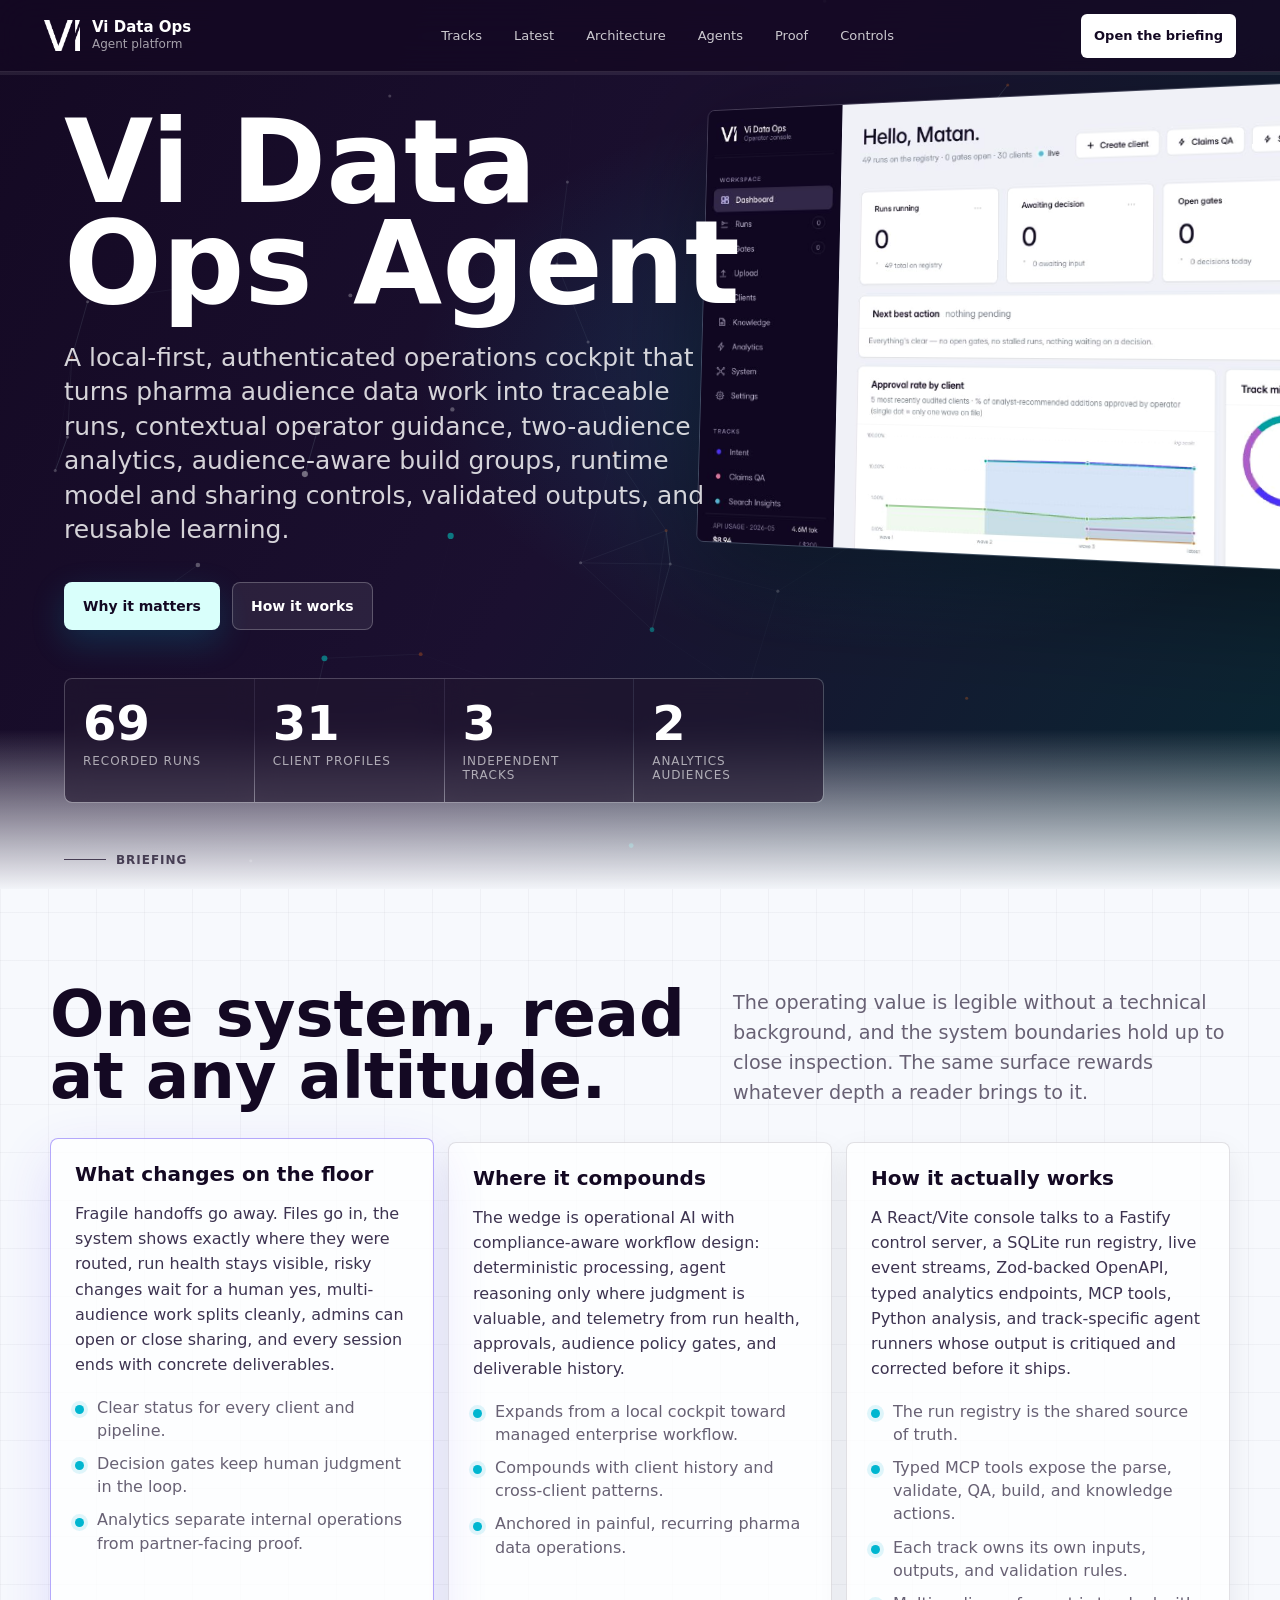
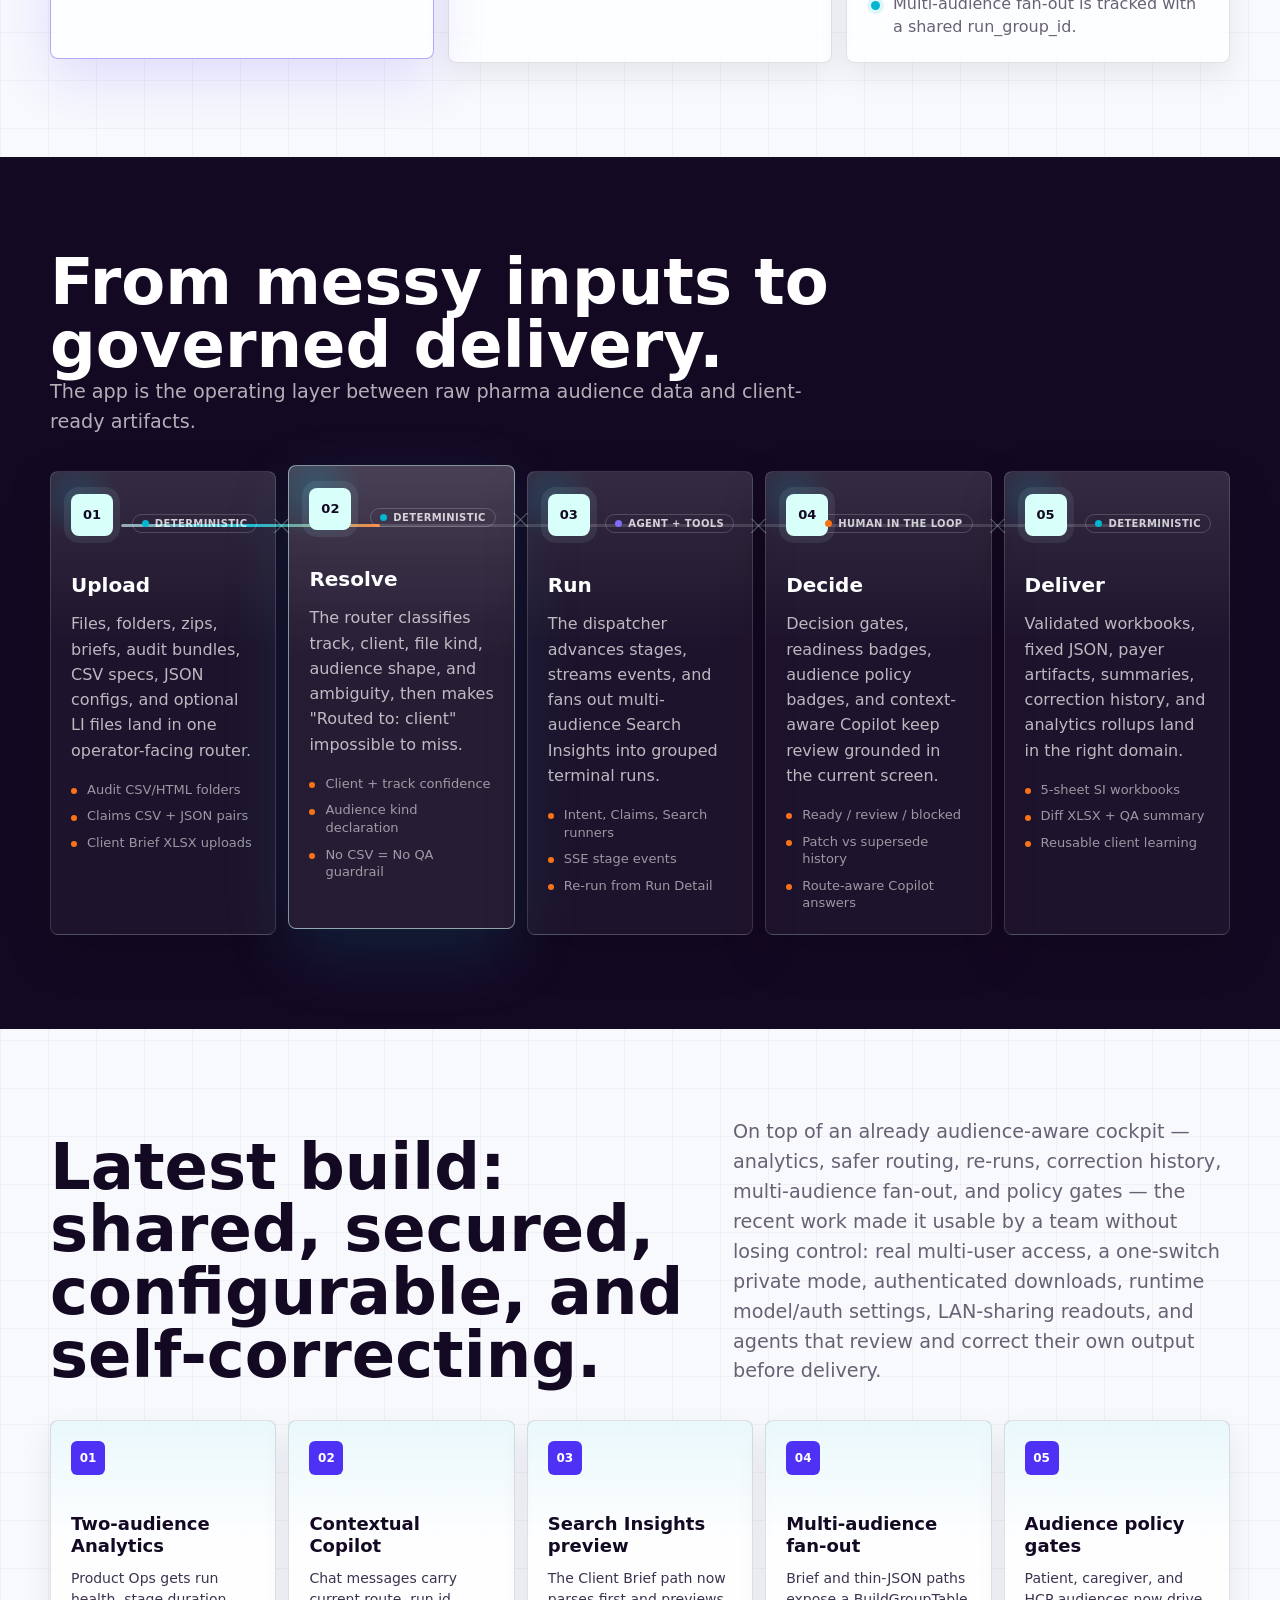
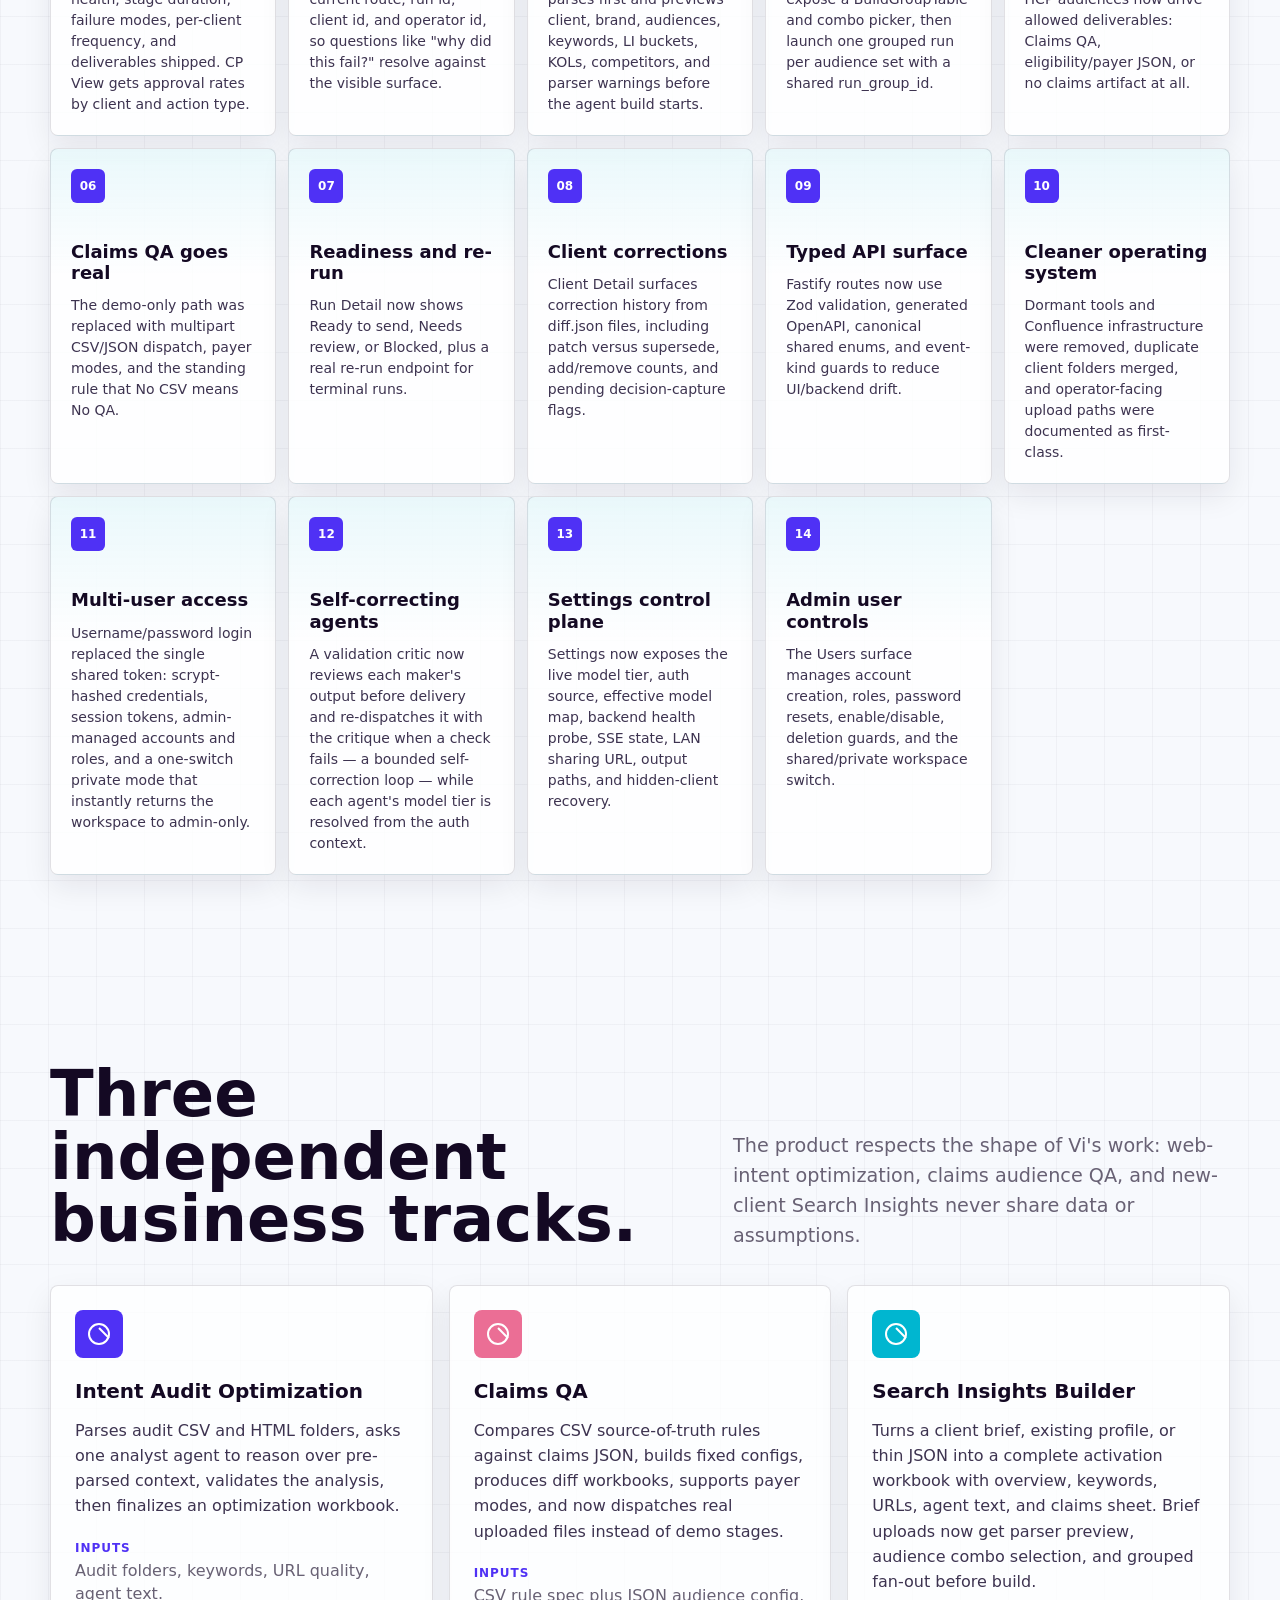
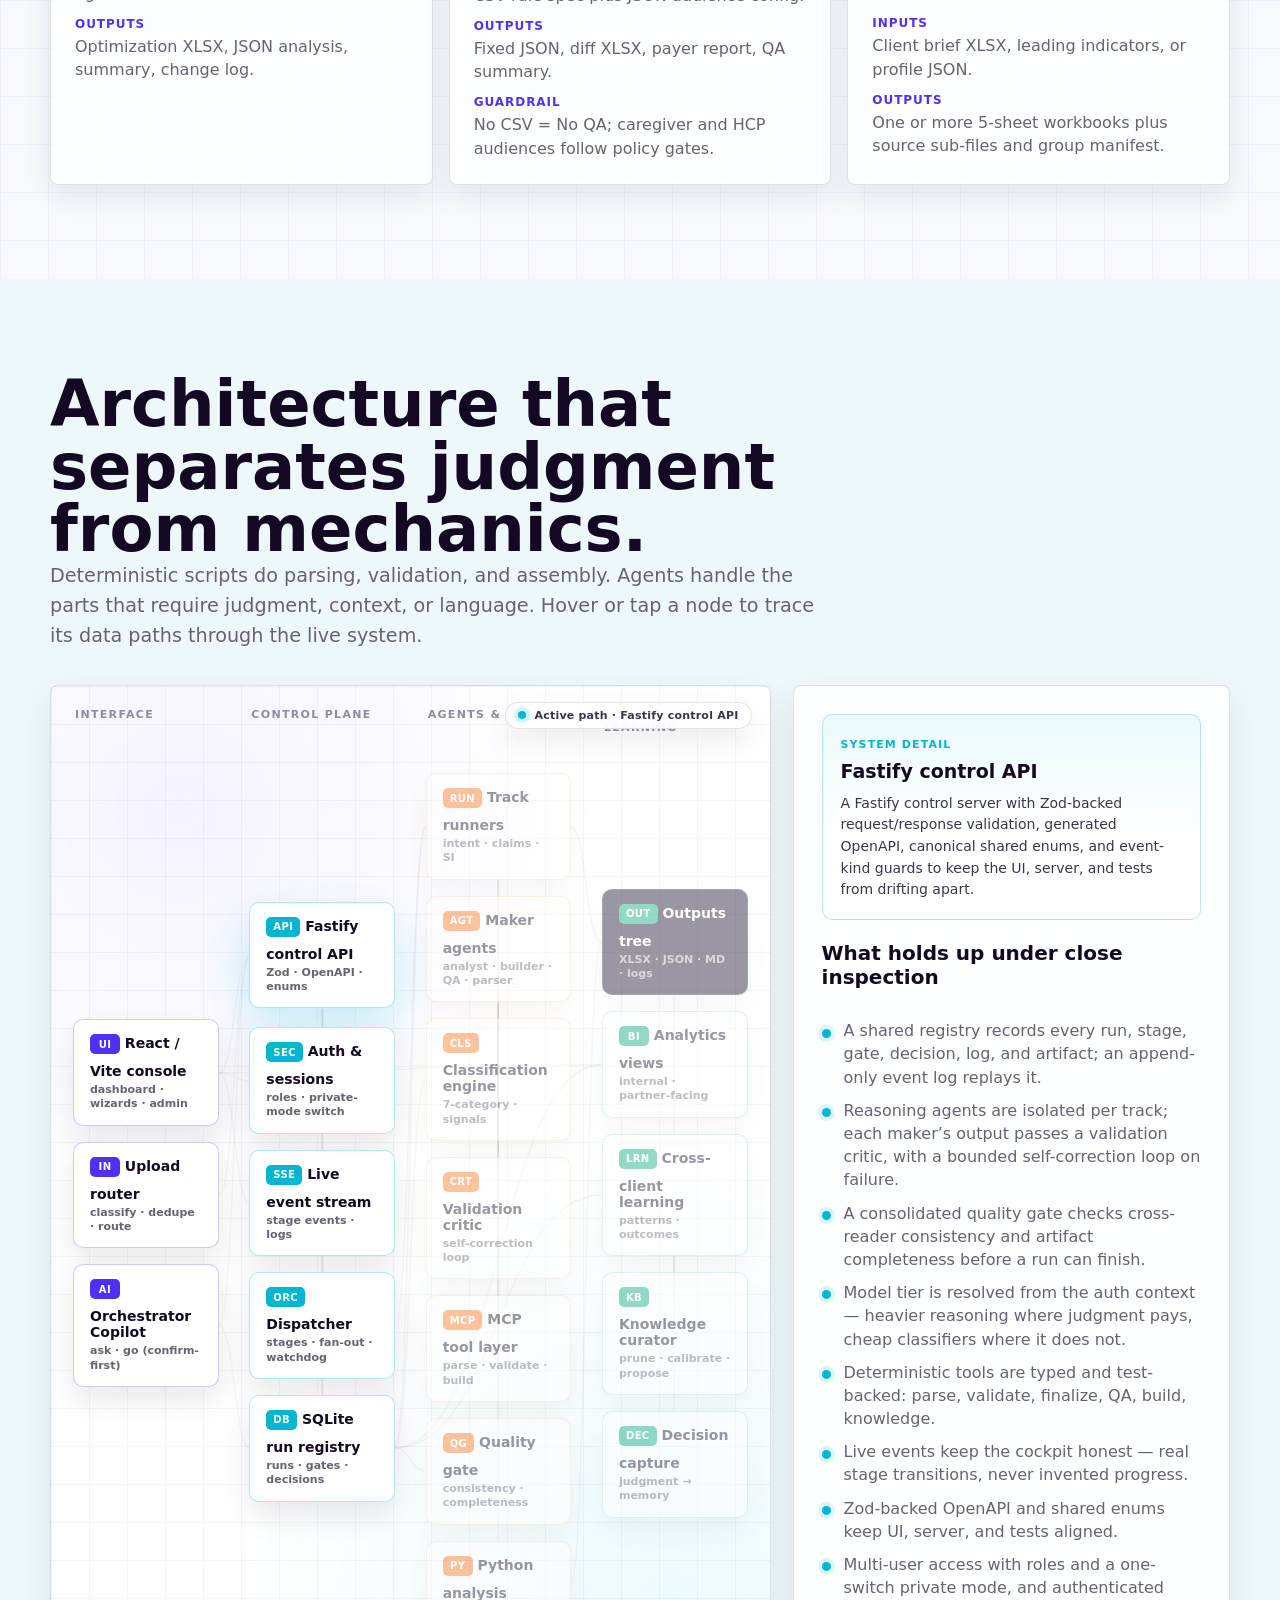
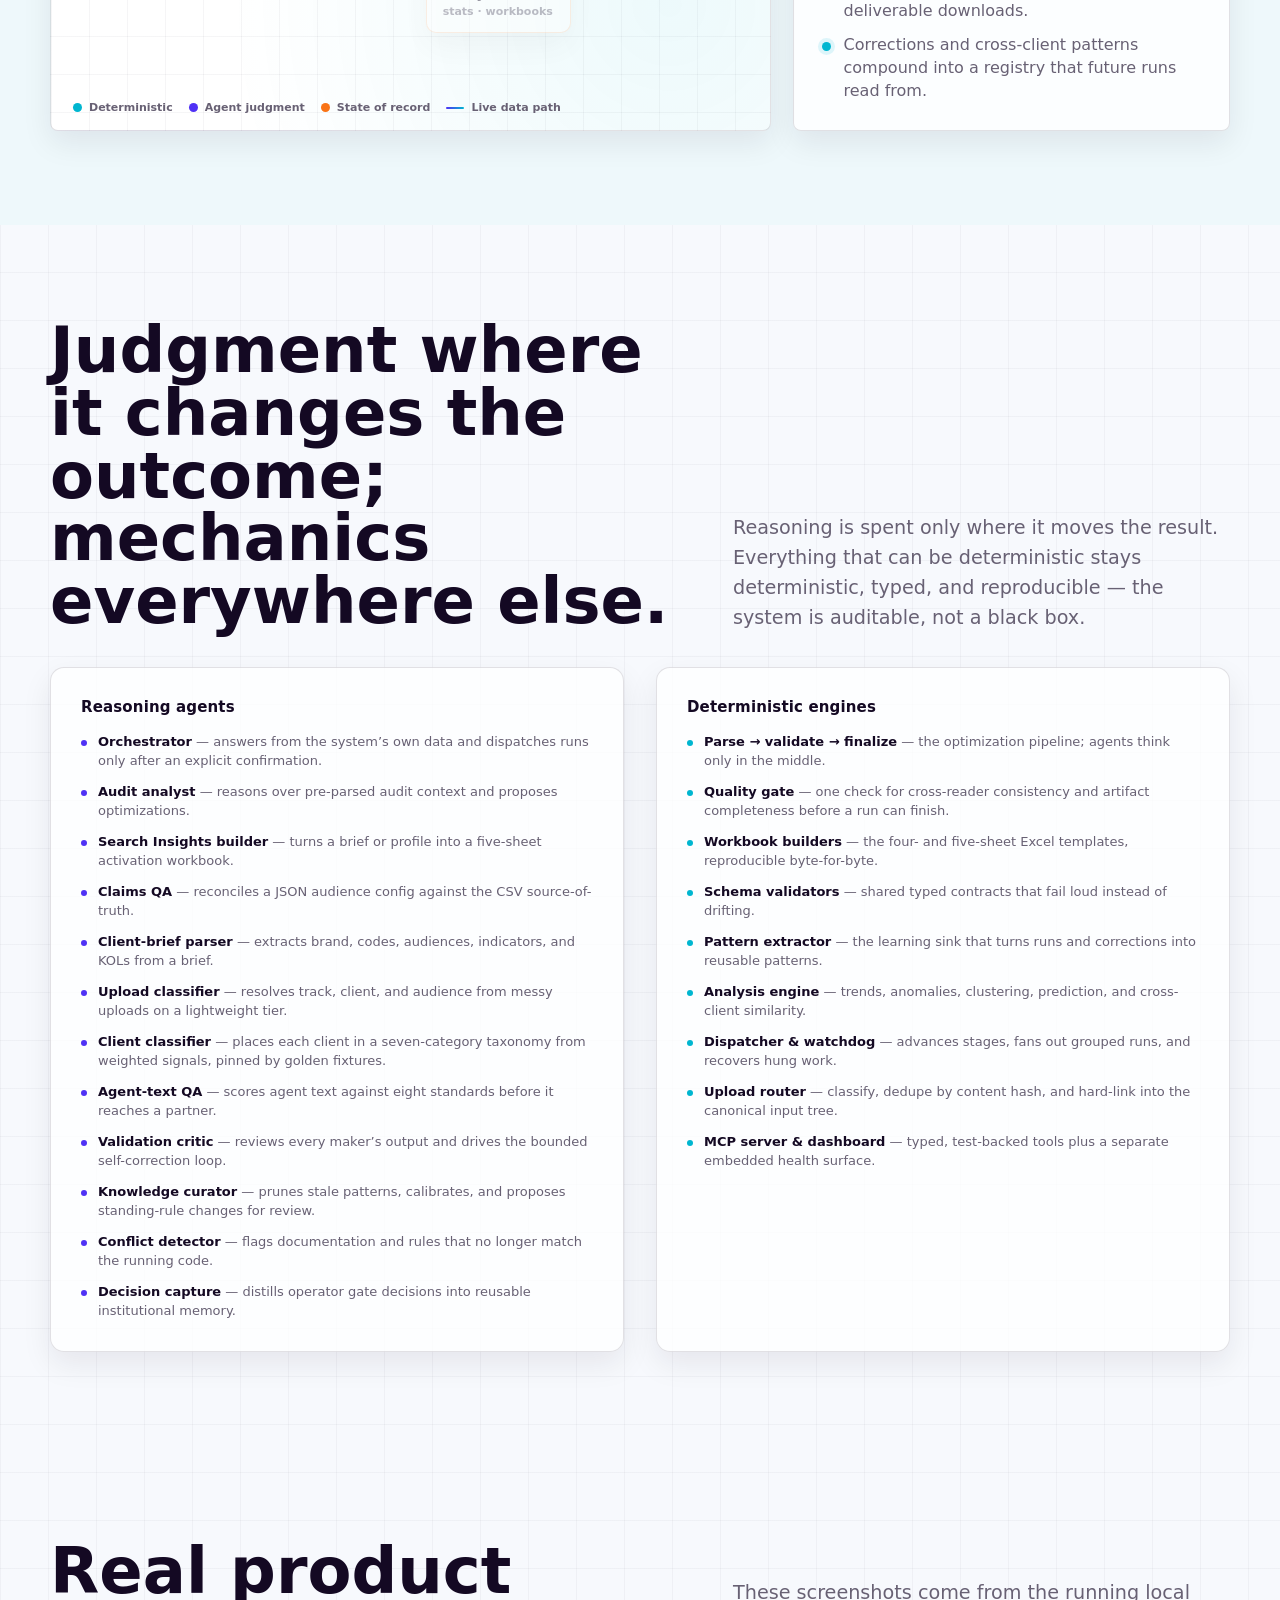
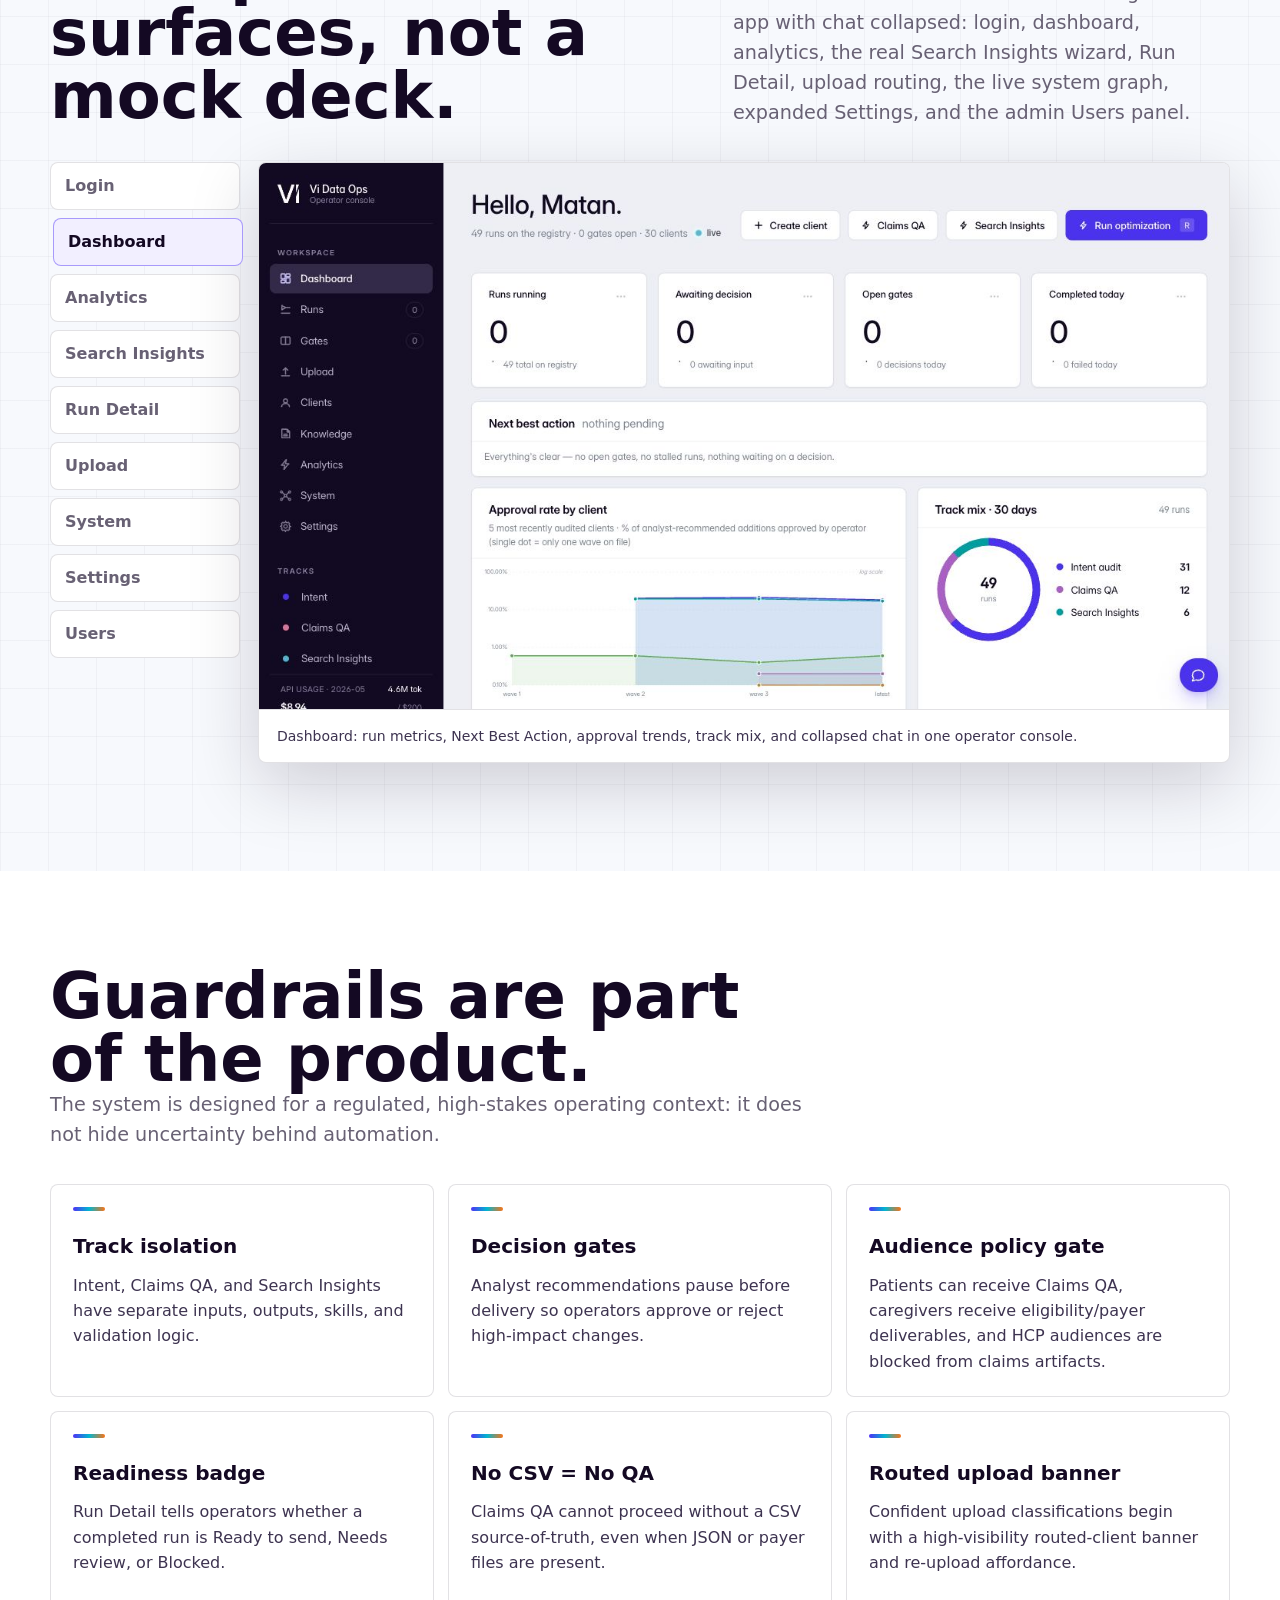
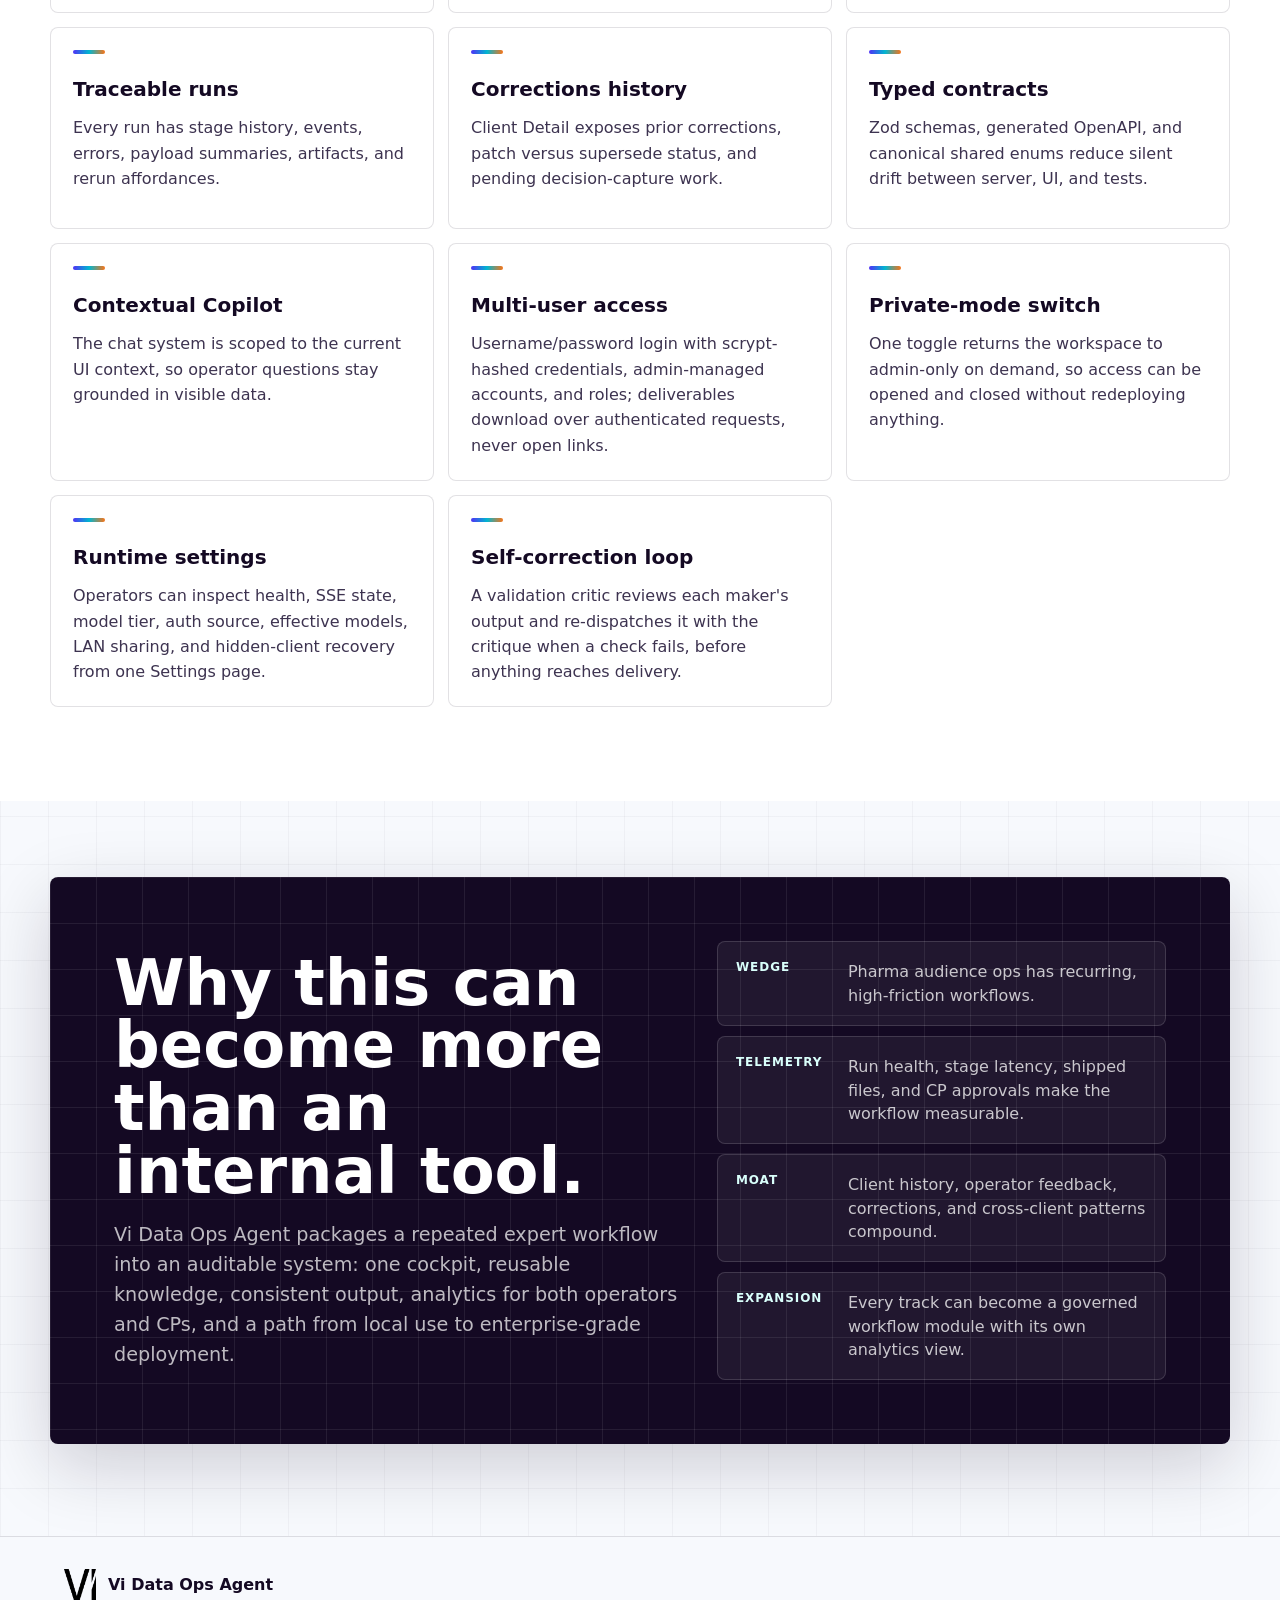
==== commit 07057ecc: "Install Vercel Web Analytics Implemented Vercel Web Analytics for the vi-agent-landing-page project." ====
--- a/vi-data-ops-investor-landing/index.html
+++ b/vi-data-ops-investor-landing/index.html
@@ -10,6 +10,7 @@
     />
     <link rel="icon" type="image/png" href="assets/vi-logo-black.png" />
     <link rel="stylesheet" href="styles.css" />
+    <script defer src="https://cdn.vercel-insights.com/v1/script.js"></script>
   </head>
   <body>
     <header class="site-nav" aria-label="Primary">
